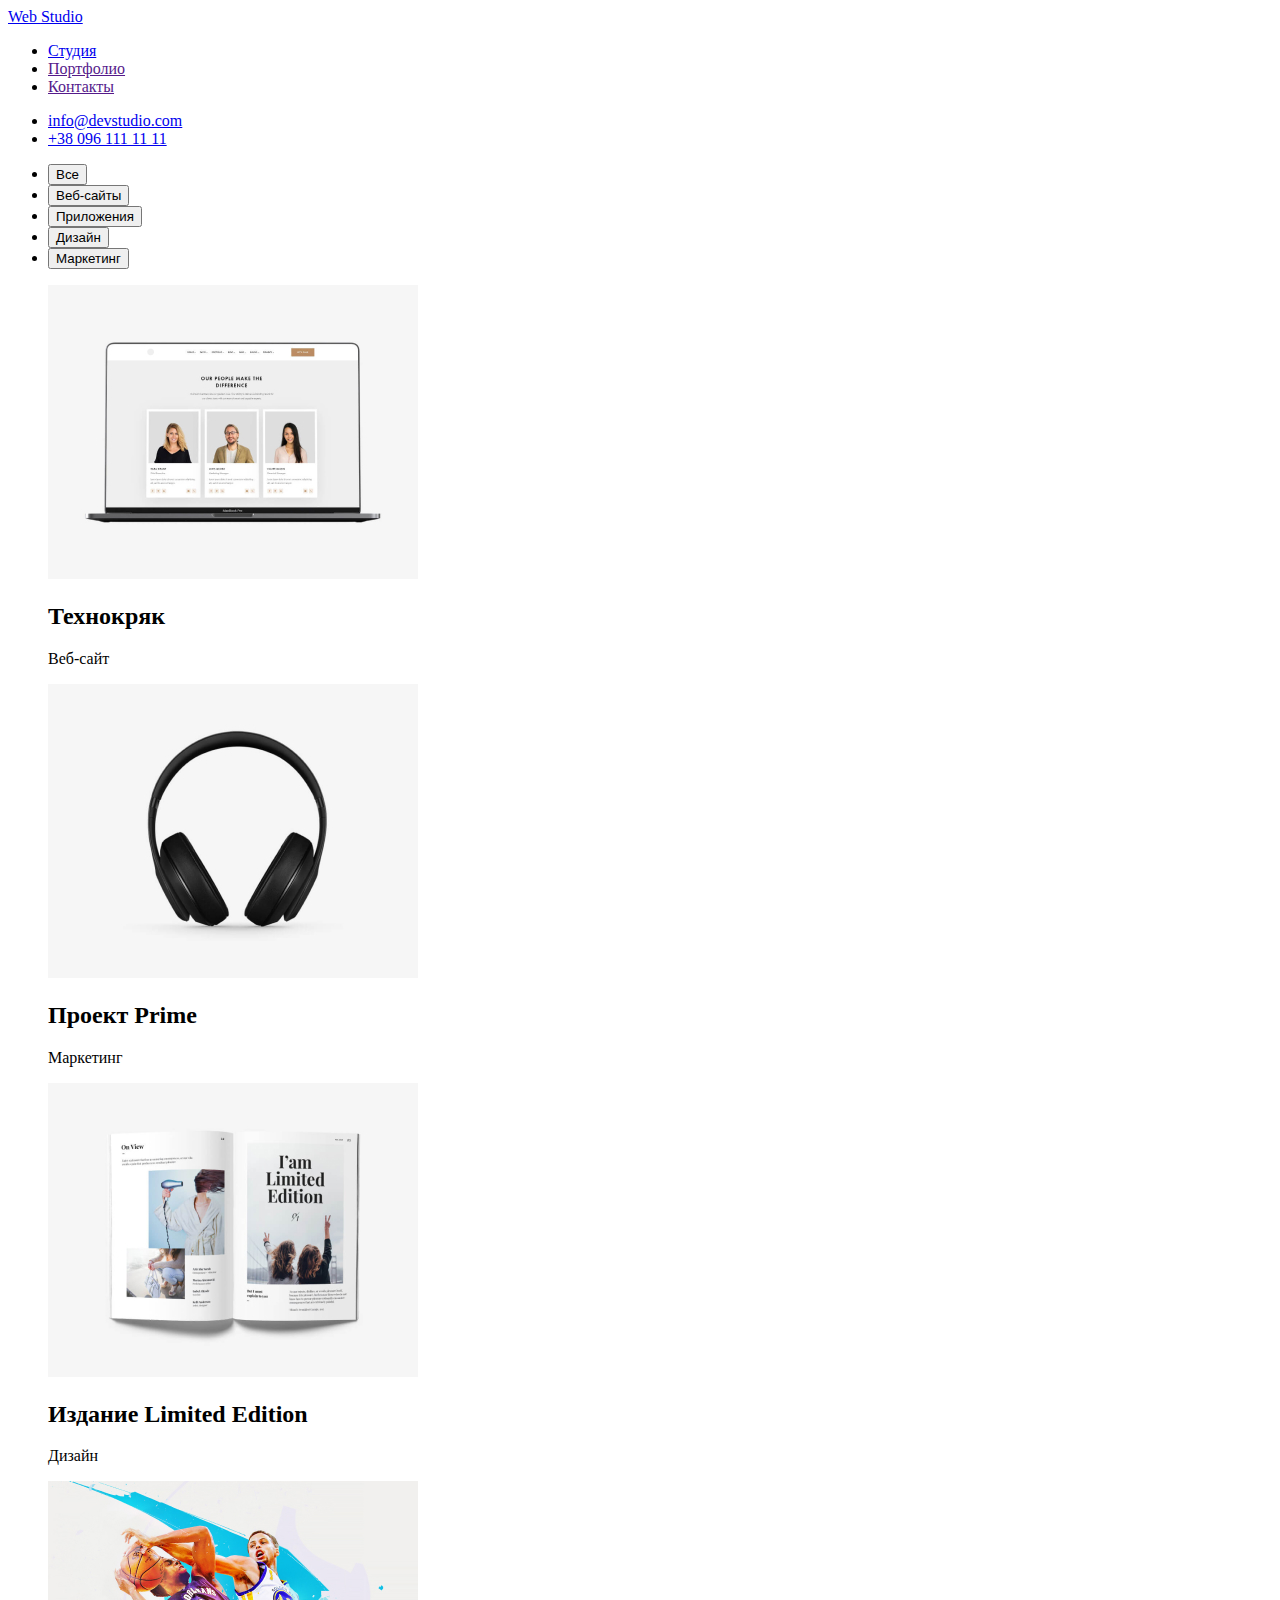
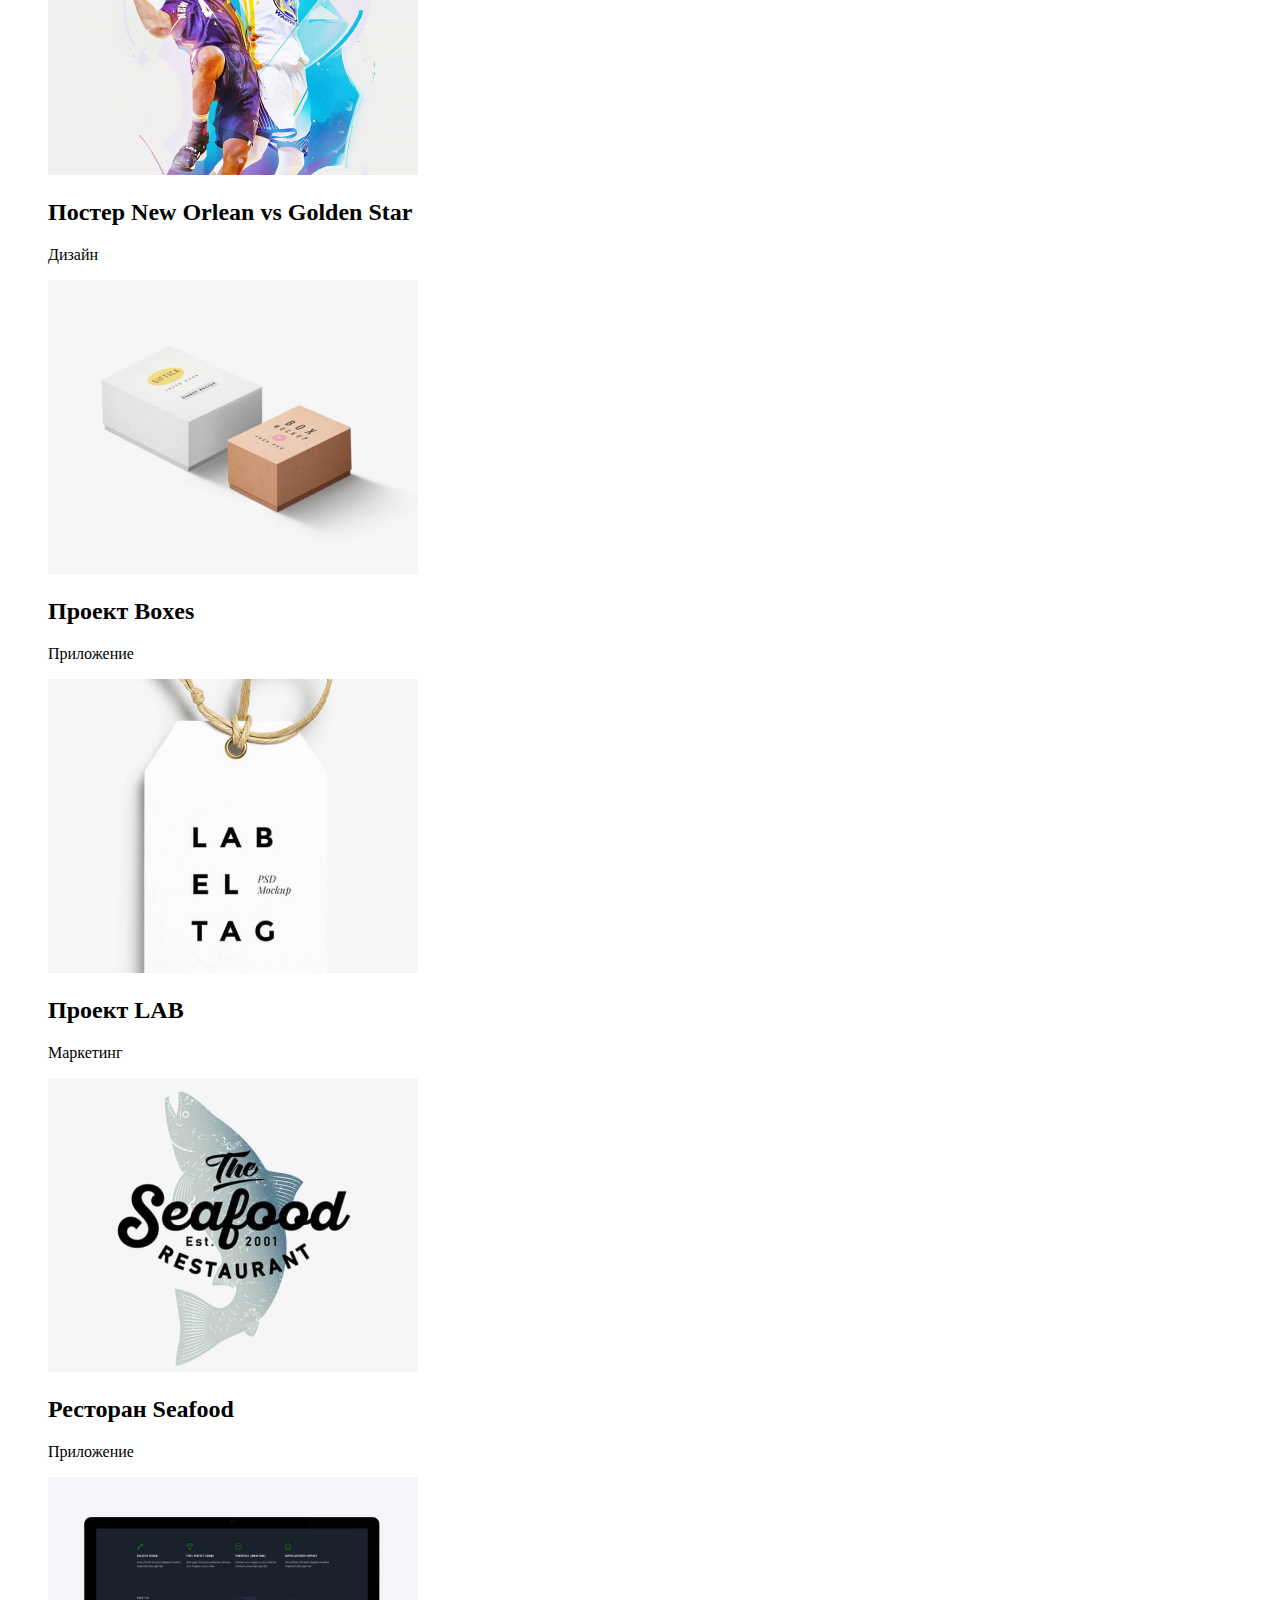
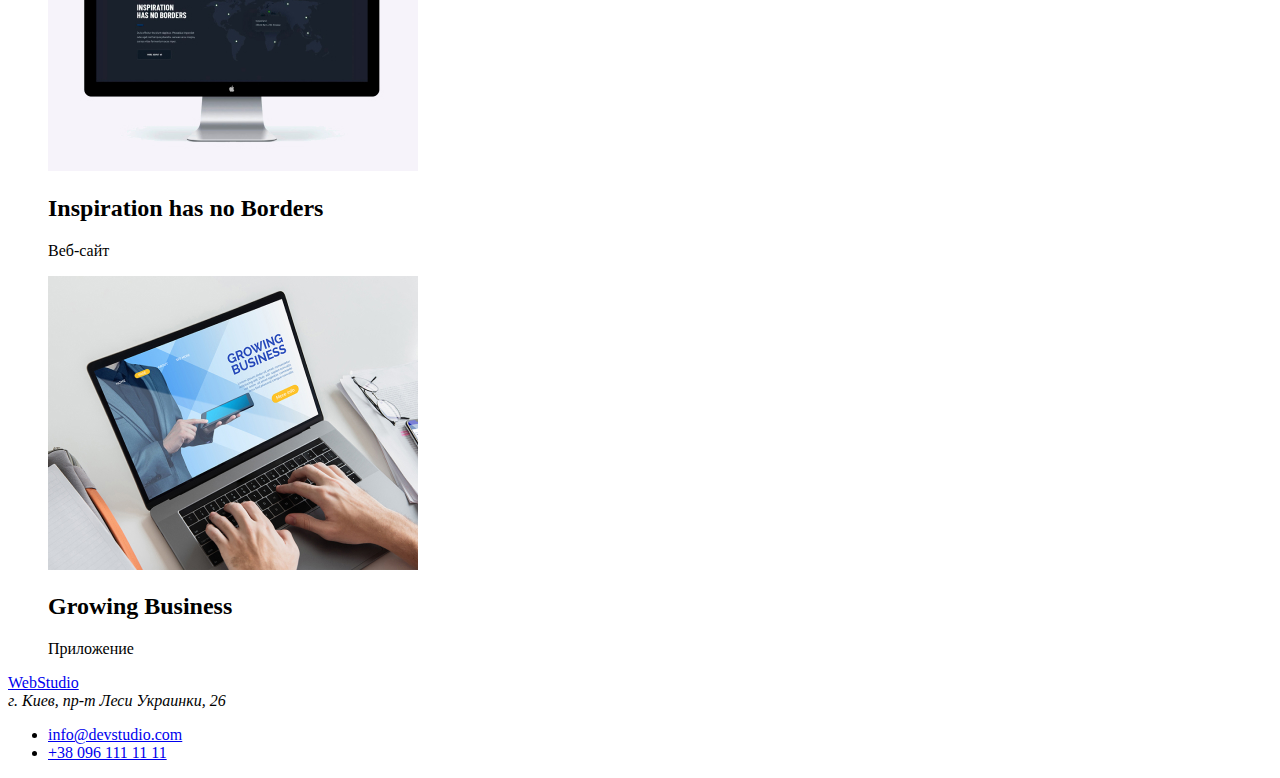
==== portfolio.html @ ff69f226 "разметка страницы Портфолио" ====
<!DOCTYPE html>
<html lang="ru">

<head>
    <meta charset="UTF-8">
    <meta http-equiv="X-UA-Compatible" content="IE=edge">
    <meta name="viewport" content="width=device-width, initial-scale=1.0">
    <title>page 1, Studio</title>
    <link rel="stylesheet" href="./css/styles.css">
</head>

<body>
    <!-- Шапка сайта Heder-->
    <header>
        <nav>
            <a href="/">Web <span>Studio</span></a>
            <ul>
                <li><a href="./index.html">Студия</a></li>
                <li><a href="">Портфолио</a></li>
                <li><a href="">Контакты</a></li>
            </ul>

        </nav>
        <ul>
            <li><a href="mailto:info@devstudio.com">info@devstudio.com</a></li>
            <li><a href="tel:+380961111111">+38 096 111 11 11</a></li>
        </ul>

    </header>

    <main>
        <!--  section Portfolio-->
       <section>
            <ul>
                <li>
                    <button type="button">Все</button>
                </li>
                <li>
                    <button type="button">Веб-сайты</button>
                </li>
                <li>
                    <button type="button">Приложения</button>
                </li>
                <li>
                    <button type="button">Дизайн</button>
                </li>
                <li>
                    <button type="button">Маркетинг</button>
                </li>              
            </ul> 
            <ul>
                <il>
                    <img width="370" height="294" src="./images/img portfolio page/1_notebook.jpg" alt="Ноутбук">
                    <h2>Технокряк</h2>
                    <p>Веб-сайт</p>
                </il>
                <il>
                    <img width="370" height="294" src="./images/img portfolio page/2_headphones.jpg" alt="Наушники">
                    <h2>Проект Prime</h2>
                    <p>Маркетинг</p>
                </il>
                <il>
                    <img width="370" height="294" src="./images/img portfolio page/3_book.jpg" alt="Книга">
                    <h2>Издание Limited Edition</h2>
                    <p>Дизайн</p>
                </il>
                <il>
                    <img width="370" height="294" src="./images/img portfolio page/4_players basketball.jpg" alt="Баскетболисты">
                    <h2>Постер New Orlean vs Golden Star</h2>
                    <p>Дизайн</p>
                </il>
                <il>
                    <img width="370" height="294" src="./images/img portfolio page/5_boxes.jpg" alt="Коробки">
                    <h2>Проект Boxes</h2>
                    <p>Приложение</p>
                </il>
                <il>
                    <img width="370" height="294" src="./images/img portfolio page/6_abel.jpg" alt="Лейба">
                    <h2>Проект LAB</h2>
                    <p>Маркетинг</p>
                </il>
                <il>
                    <img width="370" height="294" src="./images/img portfolio page/7_seafood.jpg" alt="Морепродукты">
                    <h2>Ресторан Seafood</h2>
                    <p>Приложение</p>
                </il>
                <il>
                    <img width="370" height="294" src="./images/img portfolio page/8_screen computer.jpg" alt="Экран компьютера">
                    <h2>Inspiration has no Borders</h2>
                    <p>Веб-сайт</p>
                </il>
                <il>
                    <img width="370" height="294" src="./images/img portfolio page/9_hands.jpg" alt="Руки">
                    <h2>Growing Business</h2>
                    <p>Приложение</p>
                </il>
                
            </ul>
       </section>

    </main>

    <!-- Футер -->
    <footer>
        <a href="/">Web<span>Studio</span></a>

        <address>г. Киев, пр-т Леси Украинки, 26</address>

        <ul>
            <li><a href="mailto:info@devstudio.com">info@devstudio.com</a></li>
            <li><a href="tel:+380961111111">+38 096 111 11 11</a></li>
        </ul>
    </footer>
</body>

</html>
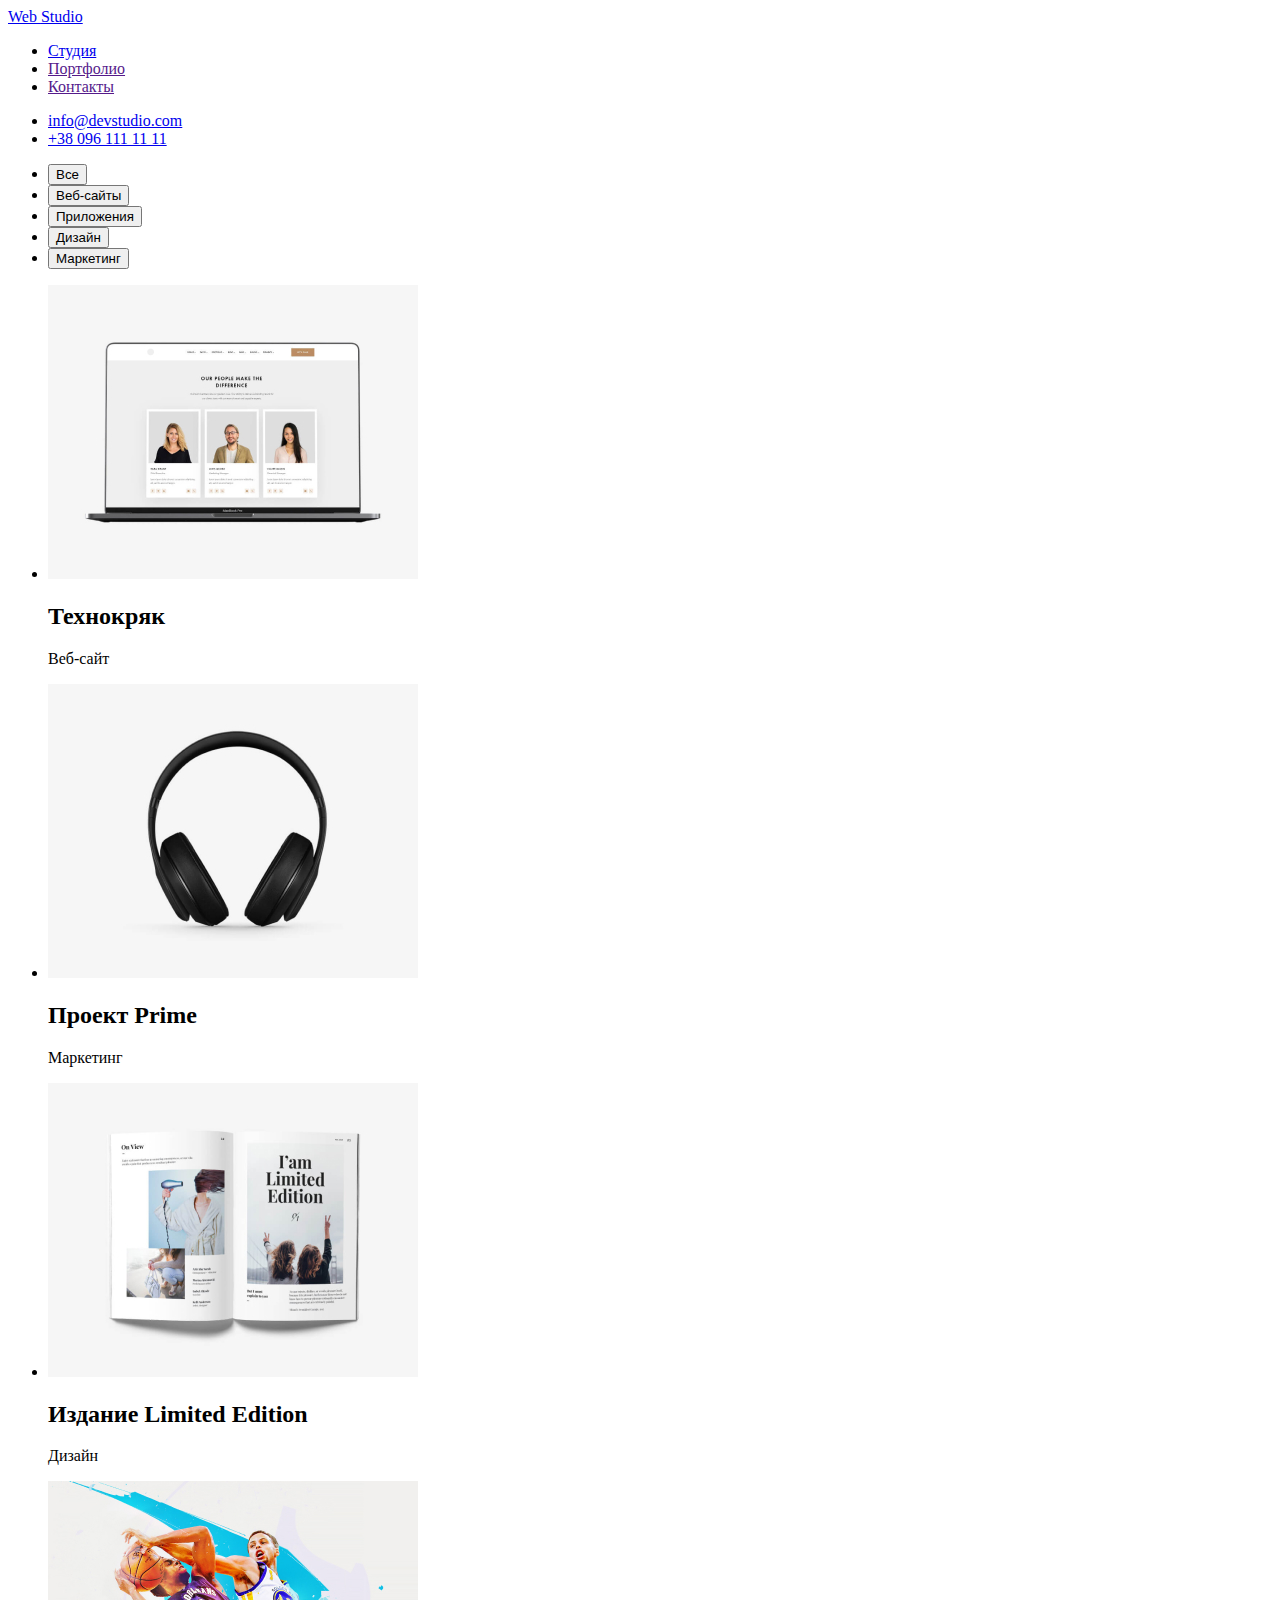
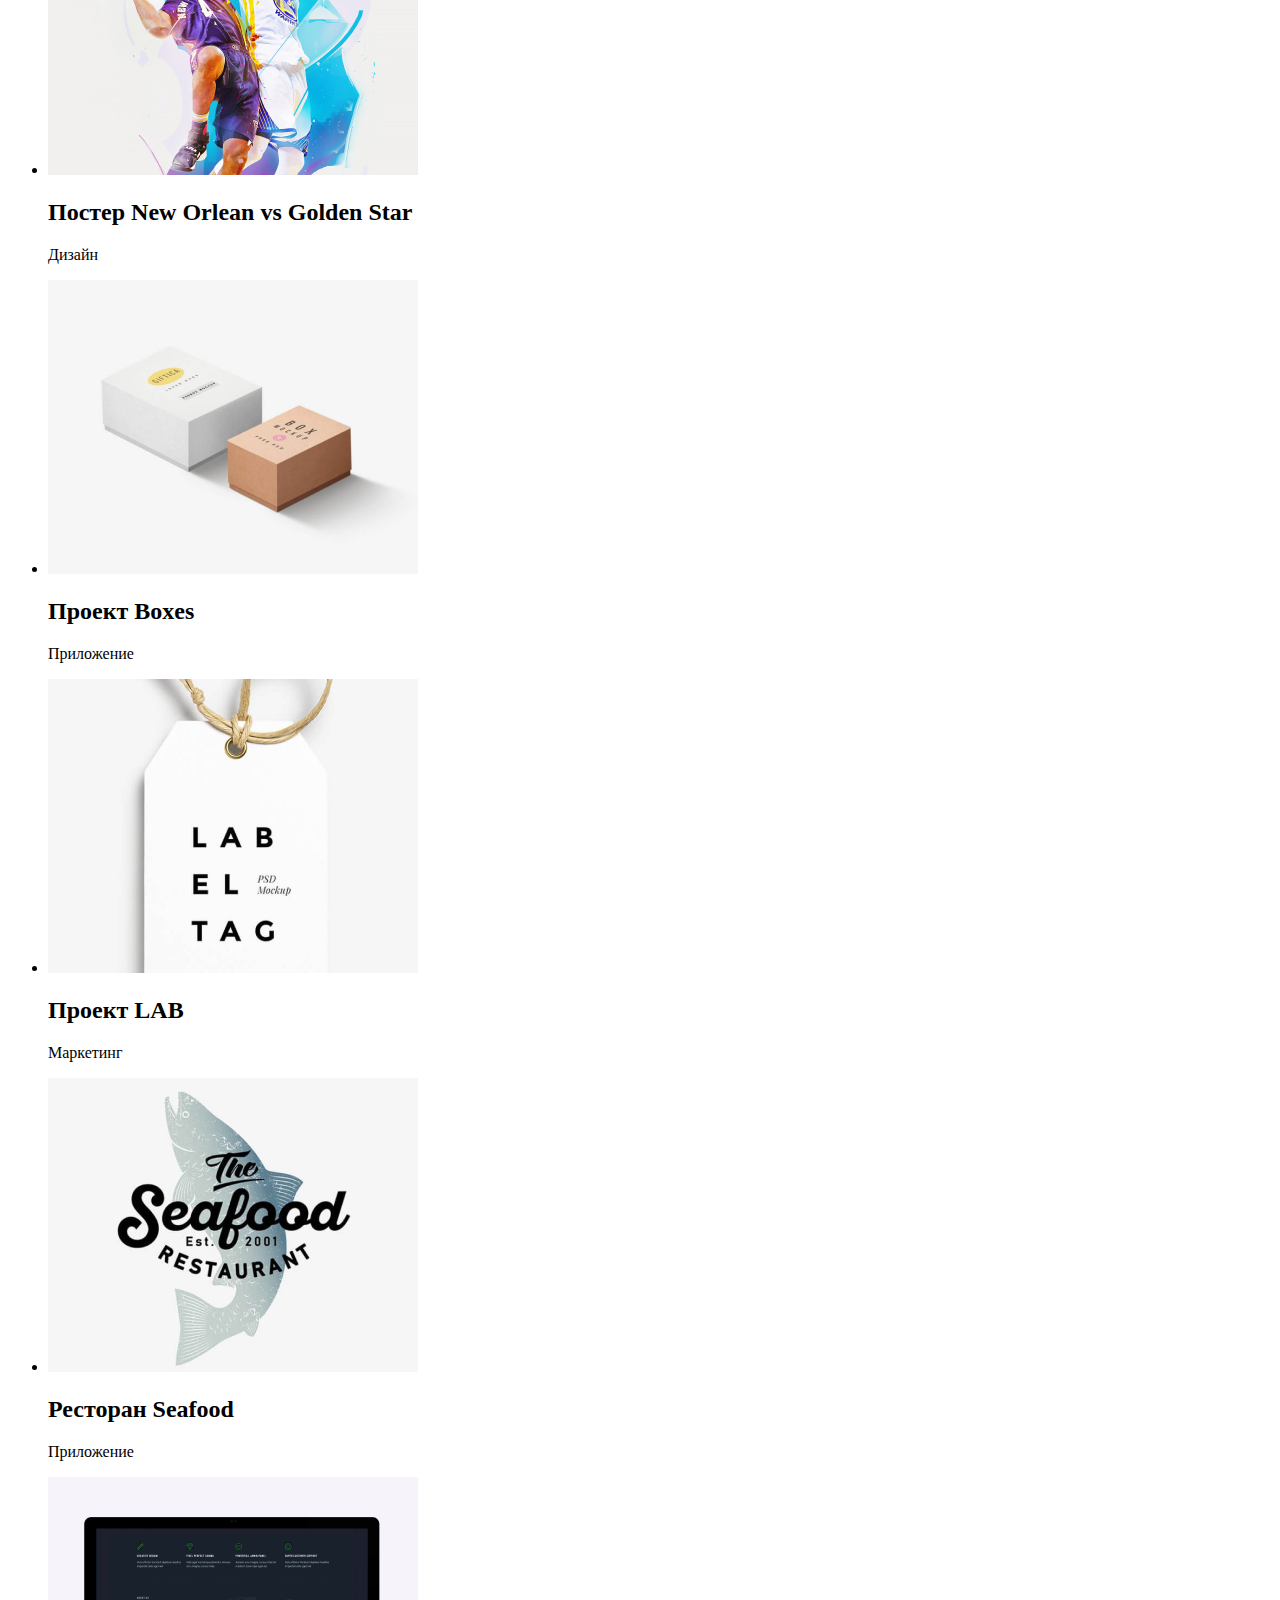
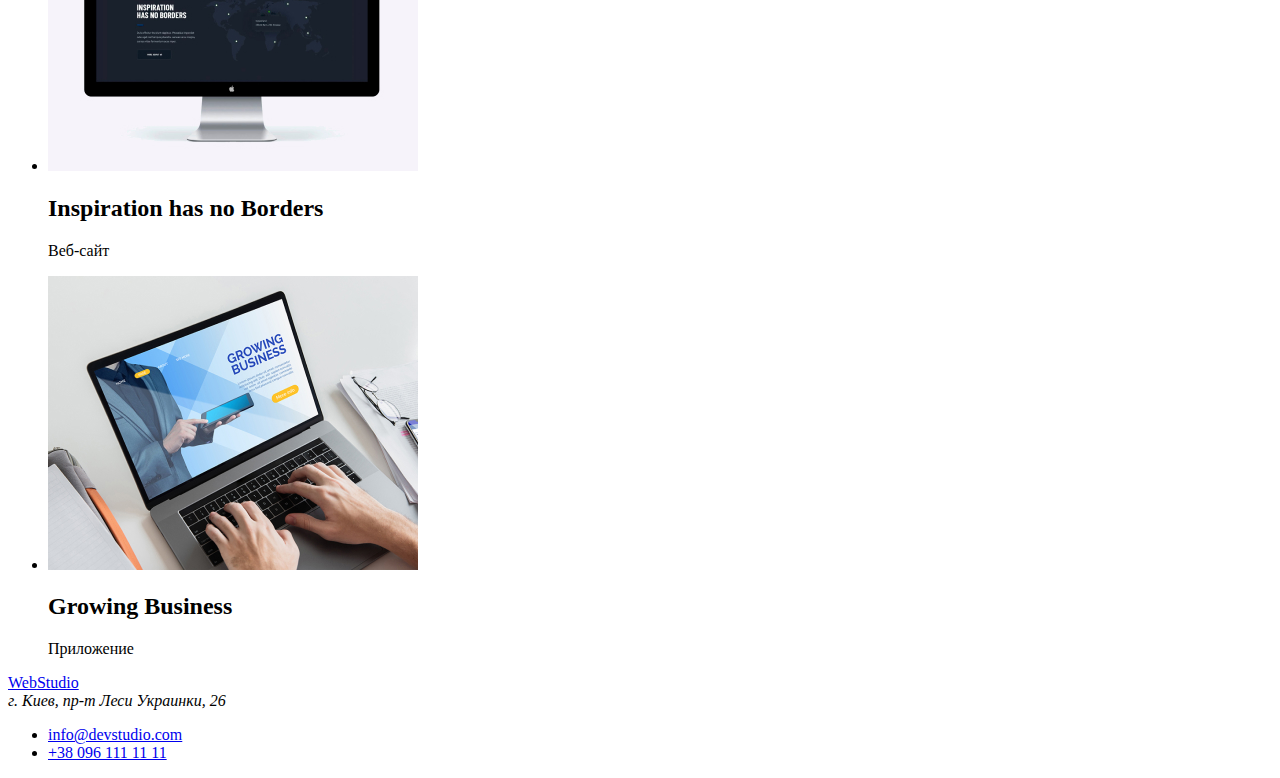
==== commit e6d42b8c: "подключает шрифты" ====
--- a/portfolio.html
+++ b/portfolio.html
@@ -6,6 +6,10 @@
     <meta http-equiv="X-UA-Compatible" content="IE=edge">
     <meta name="viewport" content="width=device-width, initial-scale=1.0">
     <title>page 1, Studio</title>
+    <link rel="preconnect" href="https://fonts.googleapis.com">
+    <link rel="preconnect" href="https://fonts.gstatic.com" crossorigin>
+    <link href="https://fonts.googleapis.com/css2?family=Raleway:wght@700&family=Roboto:wght@400;500;700;900&display=swap"
+        rel="stylesheet">
     <link rel="stylesheet" href="./css/styles.css">
 </head>
 
@@ -49,51 +53,51 @@
                 </li>              
             </ul> 
             <ul>
-                <il>
-                    <img width="370" height="294" src="./images/img portfolio page/1_notebook.jpg" alt="Ноутбук">
+                <li>
+                    <img width="370" height="294" src="./images/img_portfolio_page/1_notebook.jpg" alt="Ноутбук">
                     <h2>Технокряк</h2>
                     <p>Веб-сайт</p>
-                </il>
-                <il>
-                    <img width="370" height="294" src="./images/img portfolio page/2_headphones.jpg" alt="Наушники">
+                </li>
+                <li>
+                    <img width="370" height="294" src="./images/img_portfolio_page/2_headphones.jpg" alt="Наушники">
                     <h2>Проект Prime</h2>
                     <p>Маркетинг</p>
-                </il>
-                <il>
-                    <img width="370" height="294" src="./images/img portfolio page/3_book.jpg" alt="Книга">
+                </li>
+                <li>
+                    <img width="370" height="294" src="./images/img_portfolio_page/3_book.jpg" alt="Книга">
                     <h2>Издание Limited Edition</h2>
                     <p>Дизайн</p>
-                </il>
-                <il>
-                    <img width="370" height="294" src="./images/img portfolio page/4_players basketball.jpg" alt="Баскетболисты">
+                </li>
+                <li>
+                    <img width="370" height="294" src="./images/img_portfolio_page/4_basketball.jpg" alt="Баскетболисты">
                     <h2>Постер New Orlean vs Golden Star</h2>
                     <p>Дизайн</p>
-                </il>
-                <il>
-                    <img width="370" height="294" src="./images/img portfolio page/5_boxes.jpg" alt="Коробки">
+                </li>
+                <li>
+                    <img width="370" height="294" src="./images/img_portfolio_page/5_boxes.jpg" alt="Коробки">
                     <h2>Проект Boxes</h2>
                     <p>Приложение</p>
-                </il>
-                <il>
-                    <img width="370" height="294" src="./images/img portfolio page/6_abel.jpg" alt="Лейба">
+                </li>
+                <li>
+                    <img width="370" height="294" src="./images/img_portfolio_page/6_label.jpg" alt="Лейба">
                     <h2>Проект LAB</h2>
                     <p>Маркетинг</p>
-                </il>
-                <il>
-                    <img width="370" height="294" src="./images/img portfolio page/7_seafood.jpg" alt="Морепродукты">
+                </li>
+                <li>
+                    <img width="370" height="294" src="./images/img_portfolio_page/7_seafood.jpg" alt="Морепродукты">
                     <h2>Ресторан Seafood</h2>
                     <p>Приложение</p>
-                </il>
-                <il>
-                    <img width="370" height="294" src="./images/img portfolio page/8_screen computer.jpg" alt="Экран компьютера">
+                </li>
+                <li>
+                    <img width="370" height="294" src="./images/img_portfolio_page/8_screen_computer.jpg" alt="Экран компьютера">
                     <h2>Inspiration has no Borders</h2>
                     <p>Веб-сайт</p>
-                </il>
-                <il>
-                    <img width="370" height="294" src="./images/img portfolio page/9_hands.jpg" alt="Руки">
+                </li>
+                <li>
+                    <img width="370" height="294" src="./images/img_portfolio_page/9_hands.jpg" alt="Руки">
                     <h2>Growing Business</h2>
                     <p>Приложение</p>
-                </il>
+                </li>
                 
             </ul>
        </section>
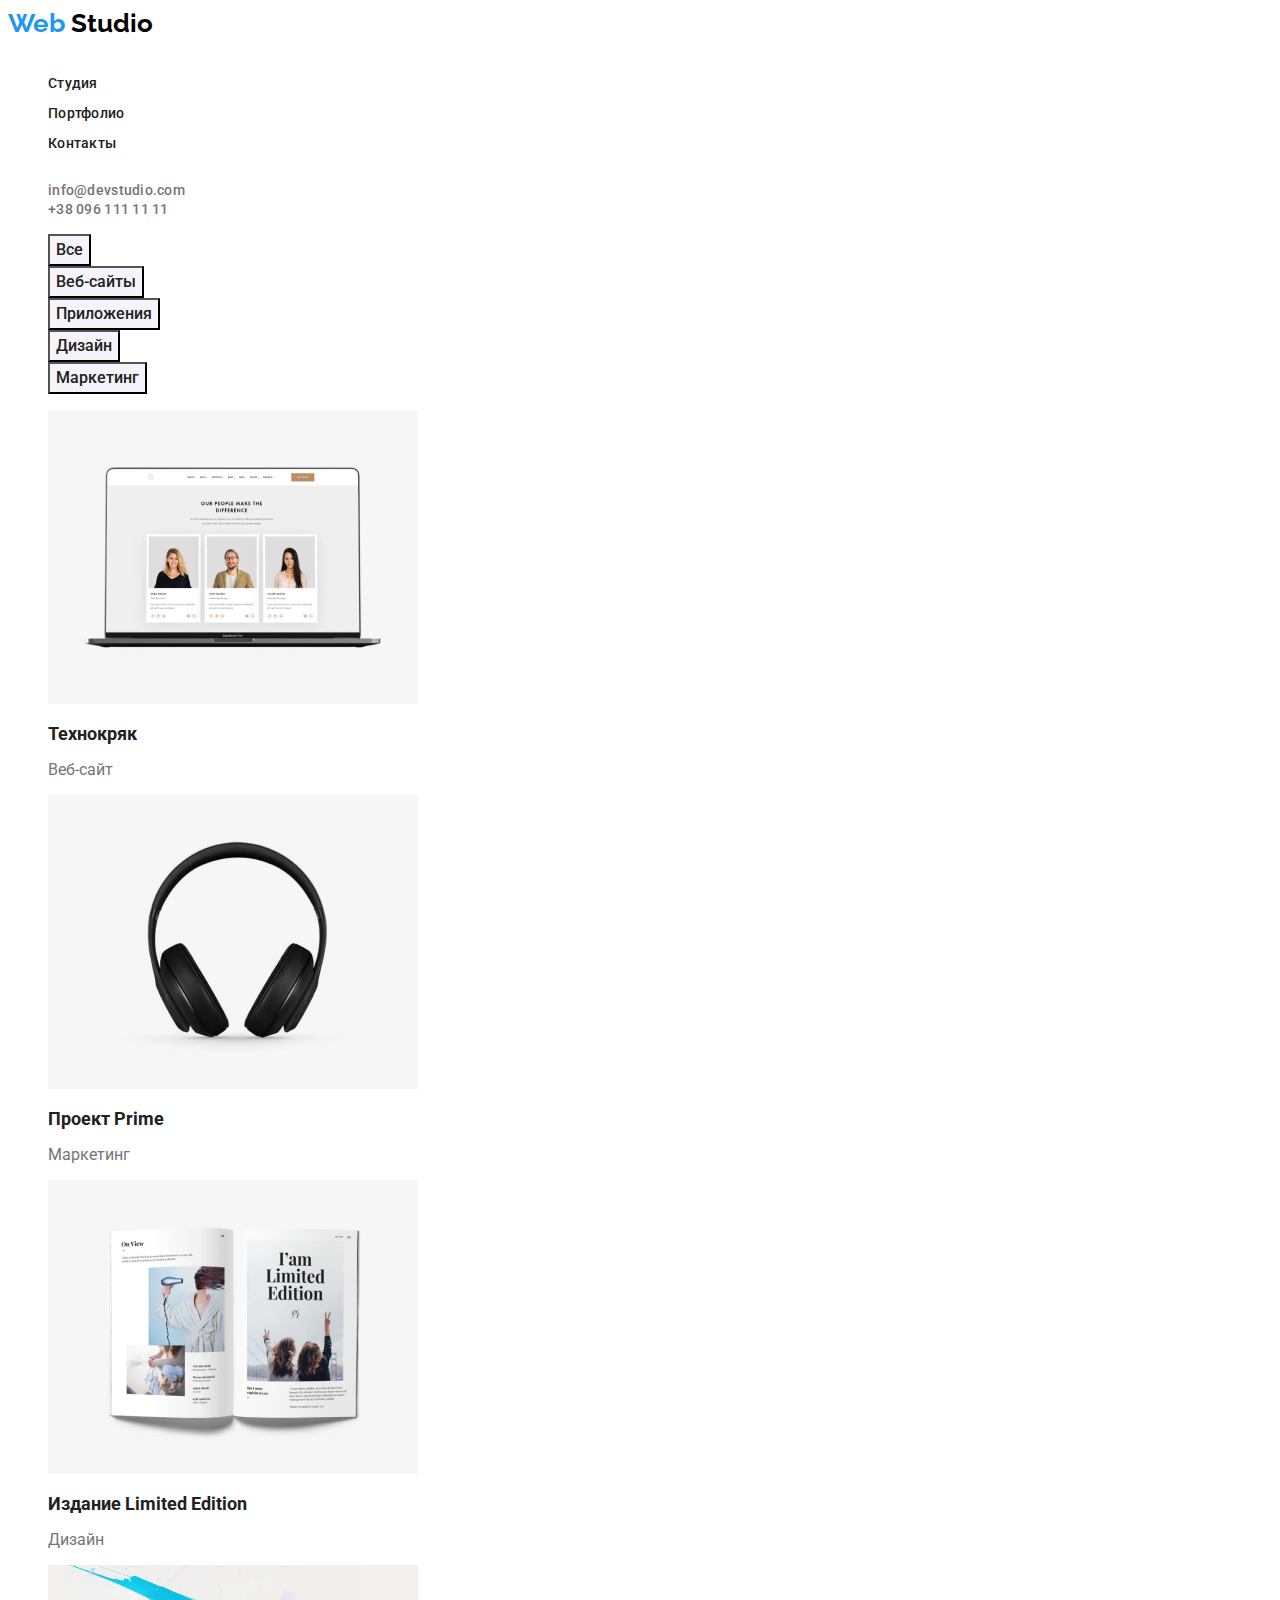
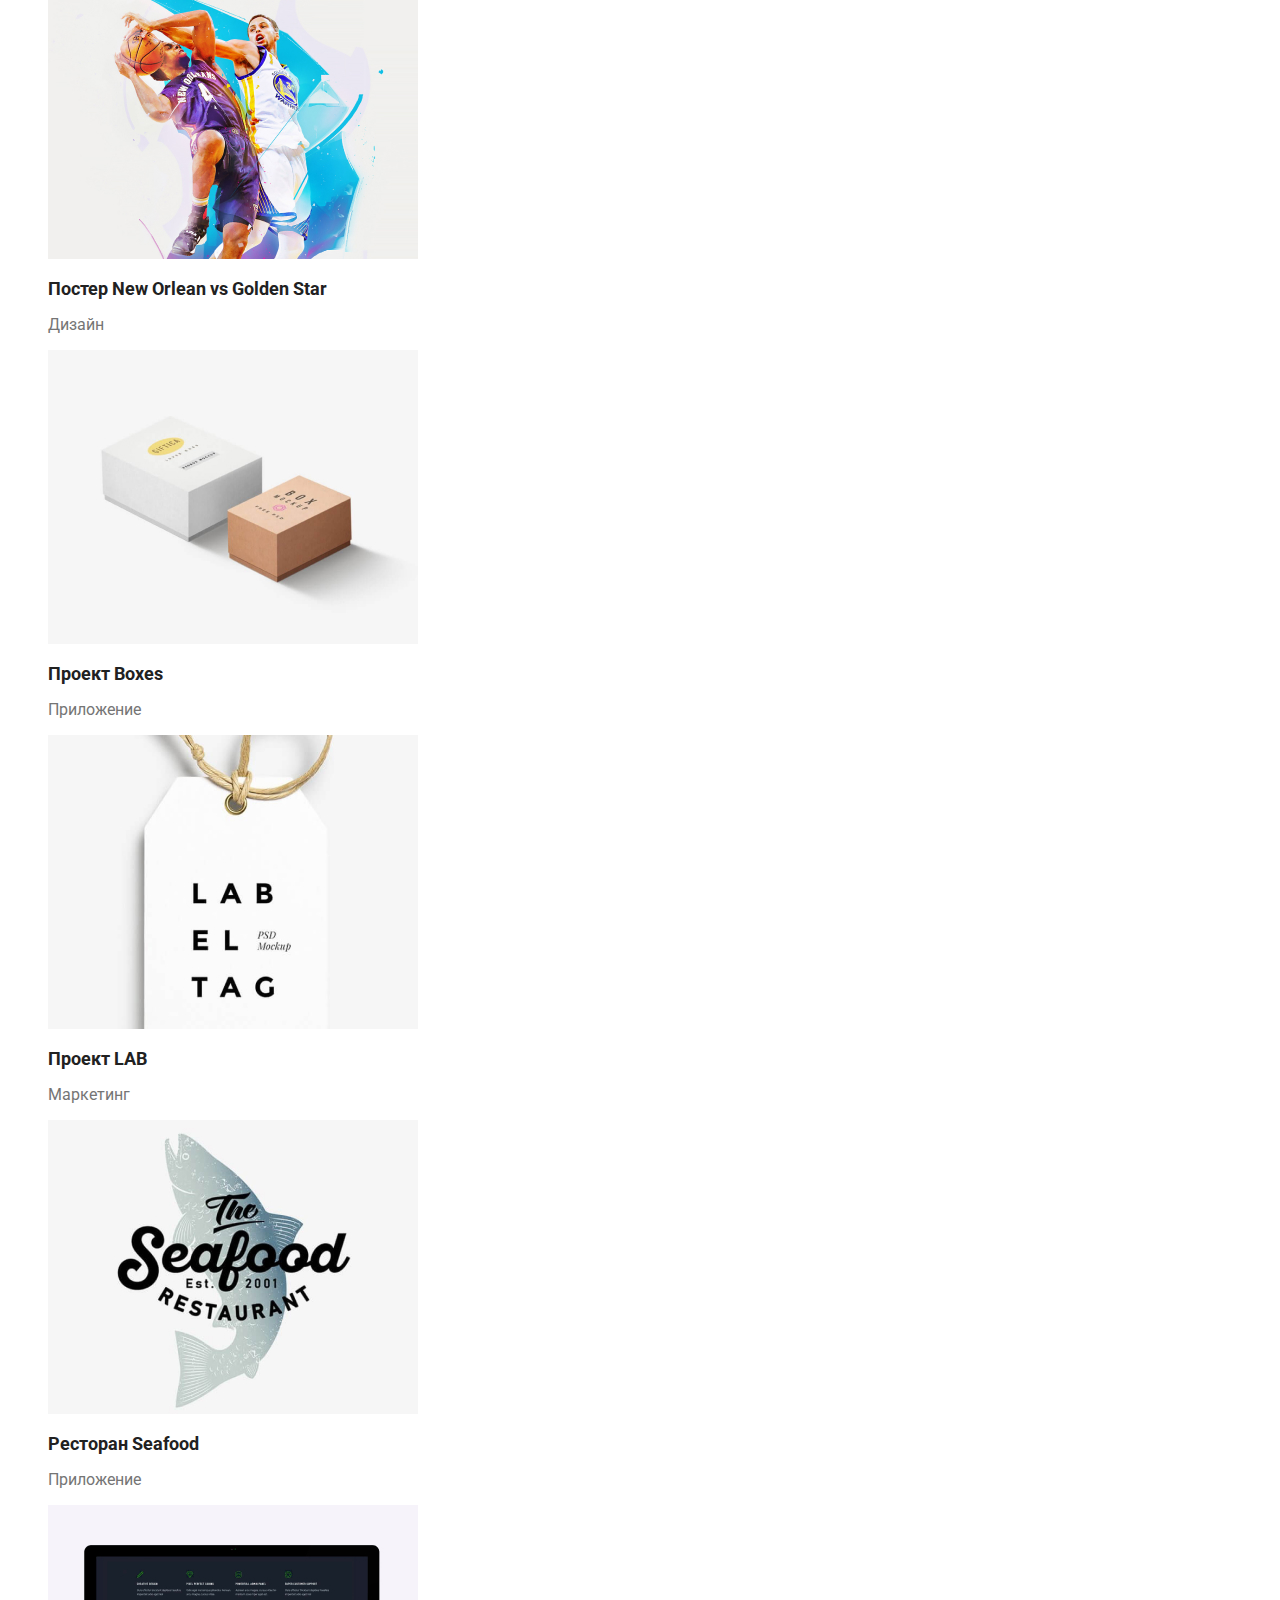
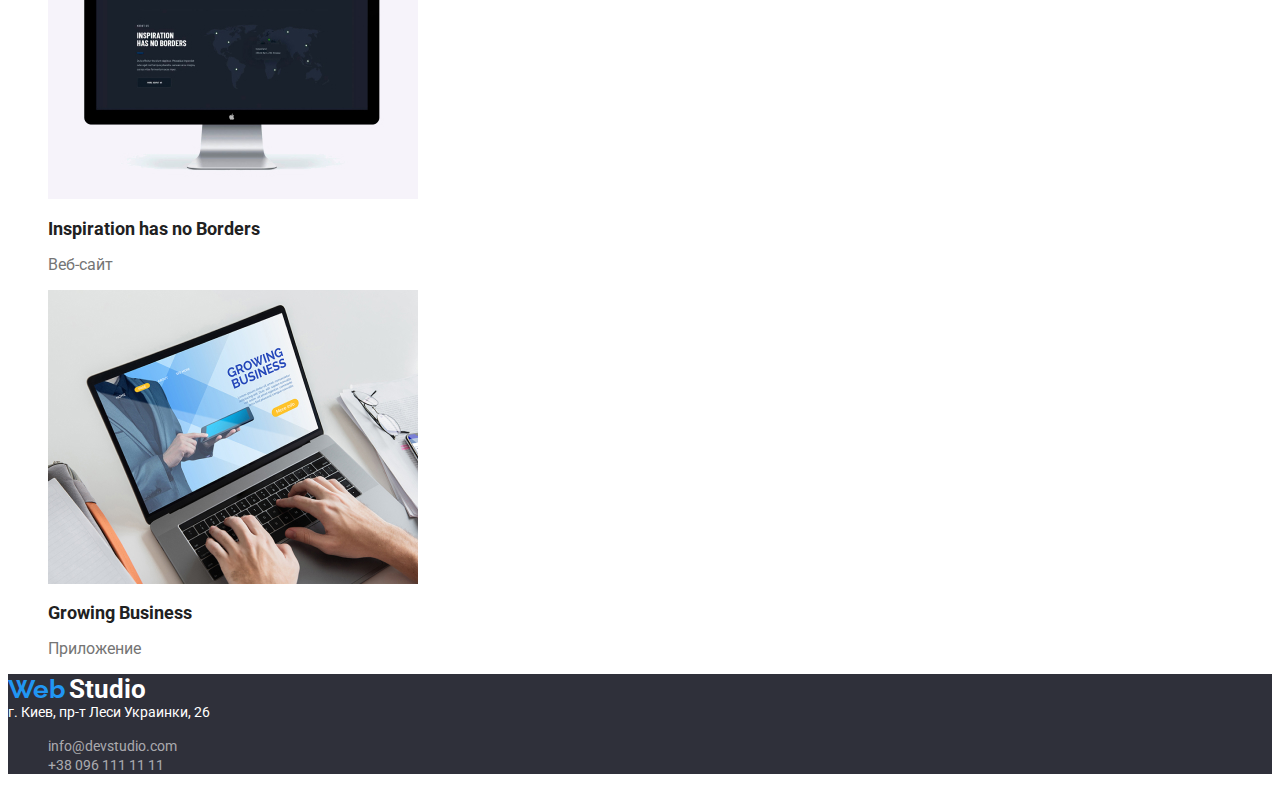
==== commit de1f9c22: "добавляет стили" ====
--- a/portfolio.html
+++ b/portfolio.html
@@ -15,88 +15,83 @@
 
 <body>
     <!-- Шапка сайта Heder-->
-    <header>
-        <nav>
-            <a href="/">Web <span>Studio</span></a>
-            <ul>
-                <li><a href="./index.html">Студия</a></li>
-                <li><a href="">Портфолио</a></li>
-                <li><a href="">Контакты</a></li>
+    <header class="position">
+        <nav class="logo-header">
+            <a href="/"><span class="logo-web">Web</span>
+                <span class="logo-studio">Studio</span></a>
+            <ul class="site-nav">
+                <li><a href="./index.html" class="link">Студия</a></li>
+                <li><a href="" class="link">Портфолио</a></li>
+                <li><a href="" class="link">Контакты</a></li>
             </ul>
-
+    
         </nav>
-        <ul>
-            <li><a href="mailto:info@devstudio.com">info@devstudio.com</a></li>
-            <li><a href="tel:+380961111111">+38 096 111 11 11</a></li>
+        <ul class="link">
+            <li><a href="mailto:info@devstudio.com" class="item">info@devstudio.com</a></li>
+            <li><a href="tel:+380961111111" class="item">+38 096 111 11 11</a></li>
         </ul>
-
     </header>
 
     <main>
         <!--  section Portfolio-->
-       <section>
-            <ul>
-                <li>
-                    <button type="button">Все</button>
+       <section  class="filter">
+            <ul class="filter-list">
+                <li><button type="button" class="link">Все</button>
                 </li>
-                <li>
-                    <button type="button">Веб-сайты</button>
+                <li><button type="button" class="link">Веб-сайты</button>
                 </li>
-                <li>
-                    <button type="button">Приложения</button>
+                <li><button type="button" class="link">Приложения</button>
                 </li>
-                <li>
-                    <button type="button">Дизайн</button>
+                <li><button type="button" class="link">Дизайн</button>
                 </li>
-                <li>
-                    <button type="button">Маркетинг</button>
+                <li><button type="button" class="link">Маркетинг</button>
                 </li>              
             </ul> 
-            <ul>
-                <li>
+            <ul class="portfolio-img">
+                <li class="portfolio-img-item">
                     <img width="370" height="294" src="./images/img_portfolio_page/1_notebook.jpg" alt="Ноутбук">
-                    <h2>Технокряк</h2>
-                    <p>Веб-сайт</p>
+                    <h2 class="portfolio-img-title">Технокряк</h2>
+                    <p class="portfolio-img-text">Веб-сайт</p>
                 </li>
-                <li>
+                <li class="portfolio-img-item">
                     <img width="370" height="294" src="./images/img_portfolio_page/2_headphones.jpg" alt="Наушники">
-                    <h2>Проект Prime</h2>
-                    <p>Маркетинг</p>
+                    <h2 class="portfolio-img-title">Проект Prime</h2>
+                    <p class="portfolio-img-text">Маркетинг</p>
                 </li>
-                <li>
+                <li class="portfolio-img-item">
                     <img width="370" height="294" src="./images/img_portfolio_page/3_book.jpg" alt="Книга">
-                    <h2>Издание Limited Edition</h2>
-                    <p>Дизайн</p>
+                    <h2 class="portfolio-img-title">Издание Limited Edition</h2>
+                    <p class="portfolio-img-text">Дизайн</p>
                 </li>
-                <li>
+                <li class="portfolio-img-item">
                     <img width="370" height="294" src="./images/img_portfolio_page/4_basketball.jpg" alt="Баскетболисты">
-                    <h2>Постер New Orlean vs Golden Star</h2>
-                    <p>Дизайн</p>
+                    <h2 class="portfolio-img-title">Постер New Orlean vs Golden Star</h2>
+                    <p class="portfolio-img-text">Дизайн</p>
                 </li>
-                <li>
+                <li class="portfolio-img-item">
                     <img width="370" height="294" src="./images/img_portfolio_page/5_boxes.jpg" alt="Коробки">
-                    <h2>Проект Boxes</h2>
-                    <p>Приложение</p>
+                    <h2 class="portfolio-img-title">Проект Boxes</h2>
+                    <p class="portfolio-img-text">Приложение</p>
                 </li>
-                <li>
+                <li class="portfolio-img-item">
                     <img width="370" height="294" src="./images/img_portfolio_page/6_label.jpg" alt="Лейба">
-                    <h2>Проект LAB</h2>
-                    <p>Маркетинг</p>
+                    <h2 class="portfolio-img-title">Проект LAB</h2>
+                    <p class="portfolio-img-text">Маркетинг</p>
                 </li>
-                <li>
+                <li class="portfolio-img-item">
                     <img width="370" height="294" src="./images/img_portfolio_page/7_seafood.jpg" alt="Морепродукты">
-                    <h2>Ресторан Seafood</h2>
-                    <p>Приложение</p>
+                    <h2 class="portfolio-img-title">Ресторан Seafood</h2>
+                    <p class="portfolio-img-text">Приложение</p>
                 </li>
-                <li>
+                <li class="portfolio-img-item">
                     <img width="370" height="294" src="./images/img_portfolio_page/8_screen_computer.jpg" alt="Экран компьютера">
-                    <h2>Inspiration has no Borders</h2>
-                    <p>Веб-сайт</p>
+                    <h2 class="portfolio-img-title">Inspiration has no Borders</h2>
+                    <p class="portfolio-img-text">Веб-сайт</p>
                 </li>
-                <li>
+                <li class="portfolio-img-item">
                     <img width="370" height="294" src="./images/img_portfolio_page/9_hands.jpg" alt="Руки">
-                    <h2>Growing Business</h2>
-                    <p>Приложение</p>
+                    <h2 class="portfolio-img-title">Growing Business</h2>
+                    <p class="portfolio-img-text">Приложение</p>
                 </li>
                 
             </ul>
@@ -105,14 +100,16 @@
     </main>
 
     <!-- Футер -->
-    <footer>
-        <a href="/">Web<span>Studio</span></a>
-
-        <address>г. Киев, пр-т Леси Украинки, 26</address>
-
+    <footer class="place">
+        <div class="logo-footer">
+            <a href="/"><span class="place-logo-web">Web</span>
+                <span class="place-logo-studio">Studio</span></a>
+        </div>
+        <address class="address">г. Киев, пр-т Леси Украинки, 26</address>
+    
         <ul>
-            <li><a href="mailto:info@devstudio.com">info@devstudio.com</a></li>
-            <li><a href="tel:+380961111111">+38 096 111 11 11</a></li>
+            <li><a href="mailto:info@devstudio.com" class="contact">info@devstudio.com</a></li>
+            <li><a href="tel:+380961111111" class="contact">+38 096 111 11 11</a></li>
         </ul>
     </footer>
 </body>
--- a/css/styles.css
+++ b/css/styles.css
@@ -0,0 +1,287 @@
+/* css переменные */
+:root {
+    --primary-text-color: #757575;
+    --title-text-color: #212121;
+    --accent-color: #2196F3;
+    --primary-background-color: #E5E5E5;
+}
+body {
+    font-family: "Roboto", "Raleway", normal;
+    background-color: #FFFFFF;
+}
+/* Header */
+.position {
+   
+}
+.logo-header {
+    font-family: Raleway;
+    font-style: normal;
+    font-weight: bold;
+    font-size: 26px;
+}
+/* Логотип */
+.logo-header {
+    
+}
+.logo-web {
+    font-family: Raleway;
+    font-style: normal;
+    font-weight: bold;
+    font-size: 26px;
+    color: var(--accent-color);
+}
+.logo-studio {
+    font-family: Raleway;
+    font-style: normal;
+    font-weight: bold;
+    font-size: 26px;
+    color: #000000;
+}
+
+a {
+    text-decoration: none; /* Убираем подчёркивание */
+   }
+
+/* Шапка сайта Heder */
+.site-nav .link {
+    font-family: Roboto;
+    font-style: normal;
+    font-weight: 500;
+    font-size: 14px;
+    line-height: 16px;
+    letter-spacing: 0.02em;
+    color: var(--title-text-color);
+}
+.site-nav .link:hover,
+.site-nav .link:focus {
+    color: var(--accent-color);
+}
+
+.link .item {
+    font-family: Roboto;
+    font-style: normal;
+    font-weight: 500;
+    font-size: 14px;
+    line-height: 16px;
+    letter-spacing: 0.02em;
+    color: #757575;
+}
+.link .item:hover,
+.link .item:focus {
+    color: var(--accent-color);
+}
+
+li {
+    list-style: none;
+}
+
+/* ГЛАВНАЯ СТРАНИЦА */
+
+/* section Герой */
+.hero {
+    background: #2F303A;
+}
+.hero-title {
+    font-family: Roboto;
+    font-style: normal;
+    font-weight: 900;
+    font-size: 44px;
+    line-height: 60px;
+
+    color: #FFFFFF
+}
+/* Button Заказать услугу */
+.hero-order {
+    cursor: pointer;
+    font-family: Roboto;
+    font-style: normal;
+    font-weight: bold;
+    font-size: 16px;
+    text-align: center;
+    color: #FFFFFF;
+    background-color: var(--accent-color);
+}
+
+/* section Наши качества */
+.qualities {
+
+}
+.about-us {
+
+}
+.about-us-list {
+
+}
+.about-us-title {
+    font-family: Roboto;
+    font-style: normal;
+    font-weight: bold;
+    font-size: 14px;
+    line-height: 16px;
+    letter-spacing: 0.03em;
+    text-transform: uppercase;
+    color: var(--title-text-color);
+}
+.about-us-item {
+    font-family: Roboto;
+    font-style: normal;
+    font-weight: normal;
+    font-size: 14px;
+    line-height: 24px;
+    /* or 171% */
+
+    letter-spacing: 0.03em;
+
+    color: var(--primary-text-color);
+}
+
+/* section Чем мы занимаемся */
+.doing {
+
+}
+.doing-title {
+    font-family: Roboto;
+    font-style: normal;
+    font-weight: bold;
+    font-size: 36px;
+    line-height: 42px;
+    text-align: center;
+    letter-spacing: 0.03em;
+
+    color: var(--title-text-color);
+
+}
+.doing-list {
+
+}
+.doing-list-keyboard {
+
+}
+.doing-list-notebook {
+
+}
+.doing-list-tablet {
+
+}
+/* section Наша команда */
+.team {
+
+}
+.team-title {
+    font-family: Roboto;
+    font-style: normal;
+    font-weight: bold;
+    font-size: 36px;
+    line-height: 42px;
+    text-align: center;
+    letter-spacing: 0.03em;
+
+    color: var(--title-text-color);
+}
+.covorker {
+
+}
+.covorker-title {
+    font-family: Roboto;
+    font-style: normal;
+    font-weight: 500;
+    font-size: 16px;
+    line-height: 19px;
+    color: var(--title-text-color);
+}
+.covorker-position {
+    font-family: Roboto;
+    font-style: normal;
+    font-weight: normal;
+    font-size: 16px;
+    line-height: 19px;
+
+    color: #757575;
+}
+
+/* Футер */
+.place {
+background: #2F303A;
+}
+.place-logo-web {
+    font-family: Raleway;
+    font-style: normal;
+    font-weight: bold;
+    font-size: 26px;
+    color: var(--accent-color);
+}
+
+.place-logo-studio {
+    ont-family: Raleway;
+    font-style: normal;
+    font-weight: bold;
+    font-size: 26px;
+    color: #FFFFFF;
+}   
+
+.address {
+    font-family: Roboto;
+    font-style: normal;
+    font-weight: normal;
+    font-size: 14px;
+    color: #FFFFFF;
+}
+.contact {
+font-family: Roboto;
+font-style: normal;
+font-weight: normal;
+font-size: 14px;
+color: rgba(255, 255, 255, 0.6);
+}
+
+/* СТРАНИЦА ПОРТФОЛИО */
+/* section Portfolio */
+
+/* фильтр Кнопки */
+.filter {
+
+}
+.filter-list {
+
+}
+
+.filter-list .link {
+    cursor: pointer;
+
+    font-family: Roboto;
+    font-style: normal;
+    font-weight: 500;
+    font-size: 16px;
+    line-height: 26px;
+    color: var(--title-text-color);
+    background-color: #F5F4FA;
+}
+
+.filter-list .link:hover,
+.filter-list .link:focus {
+    color: #FFFFFF;
+    background-color: var(--accent-color);
+}
+
+/* таблица с картинками */
+.portfolio-img {
+
+}
+.portfolio-img-item {
+
+}
+
+.portfolio-img-title {
+    font-family: Roboto;
+    font-style: normal;
+    font-weight: bold;
+    font-size: 18px;
+    color: var(--title-text-color);
+}
+.portfolio-img-text {
+    font-family: Roboto;
+    font-style: normal;
+    font-weight: normal;
+    font-size: 16px;
+    color: #757575;
+}
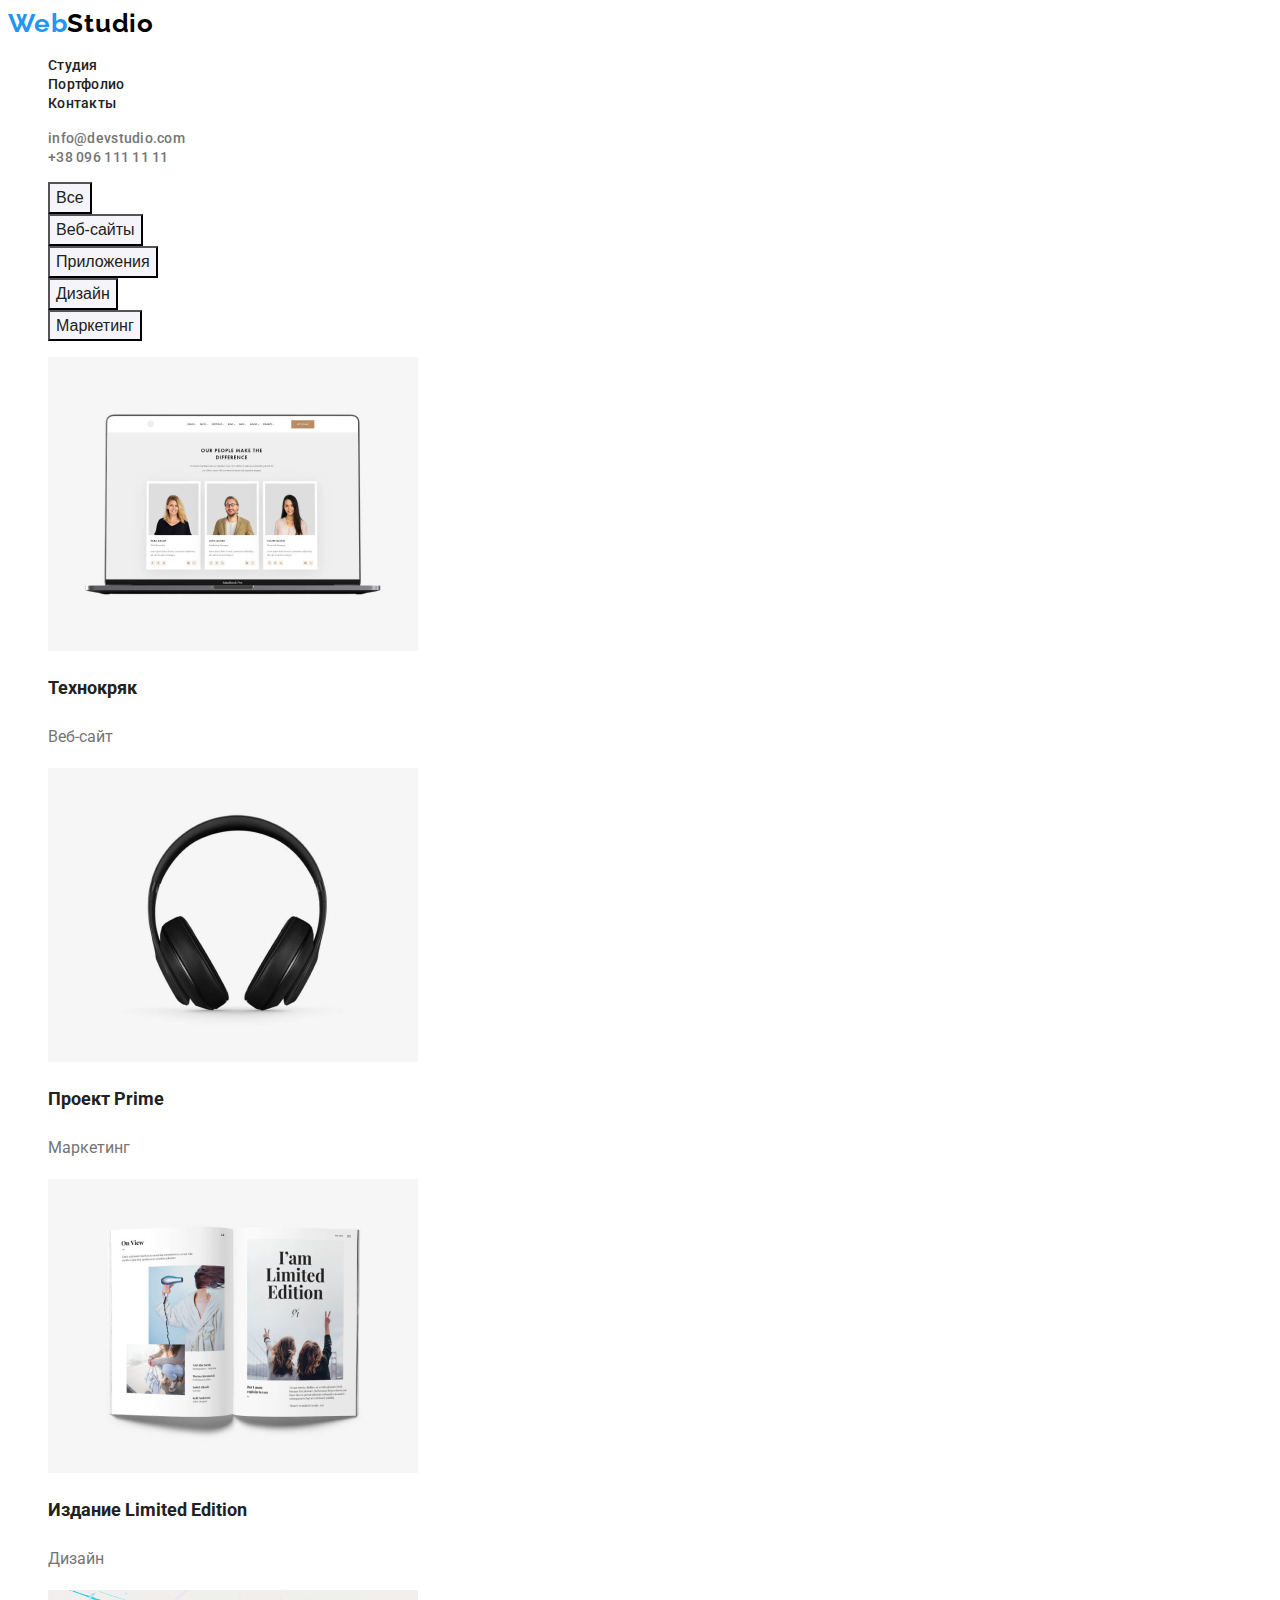
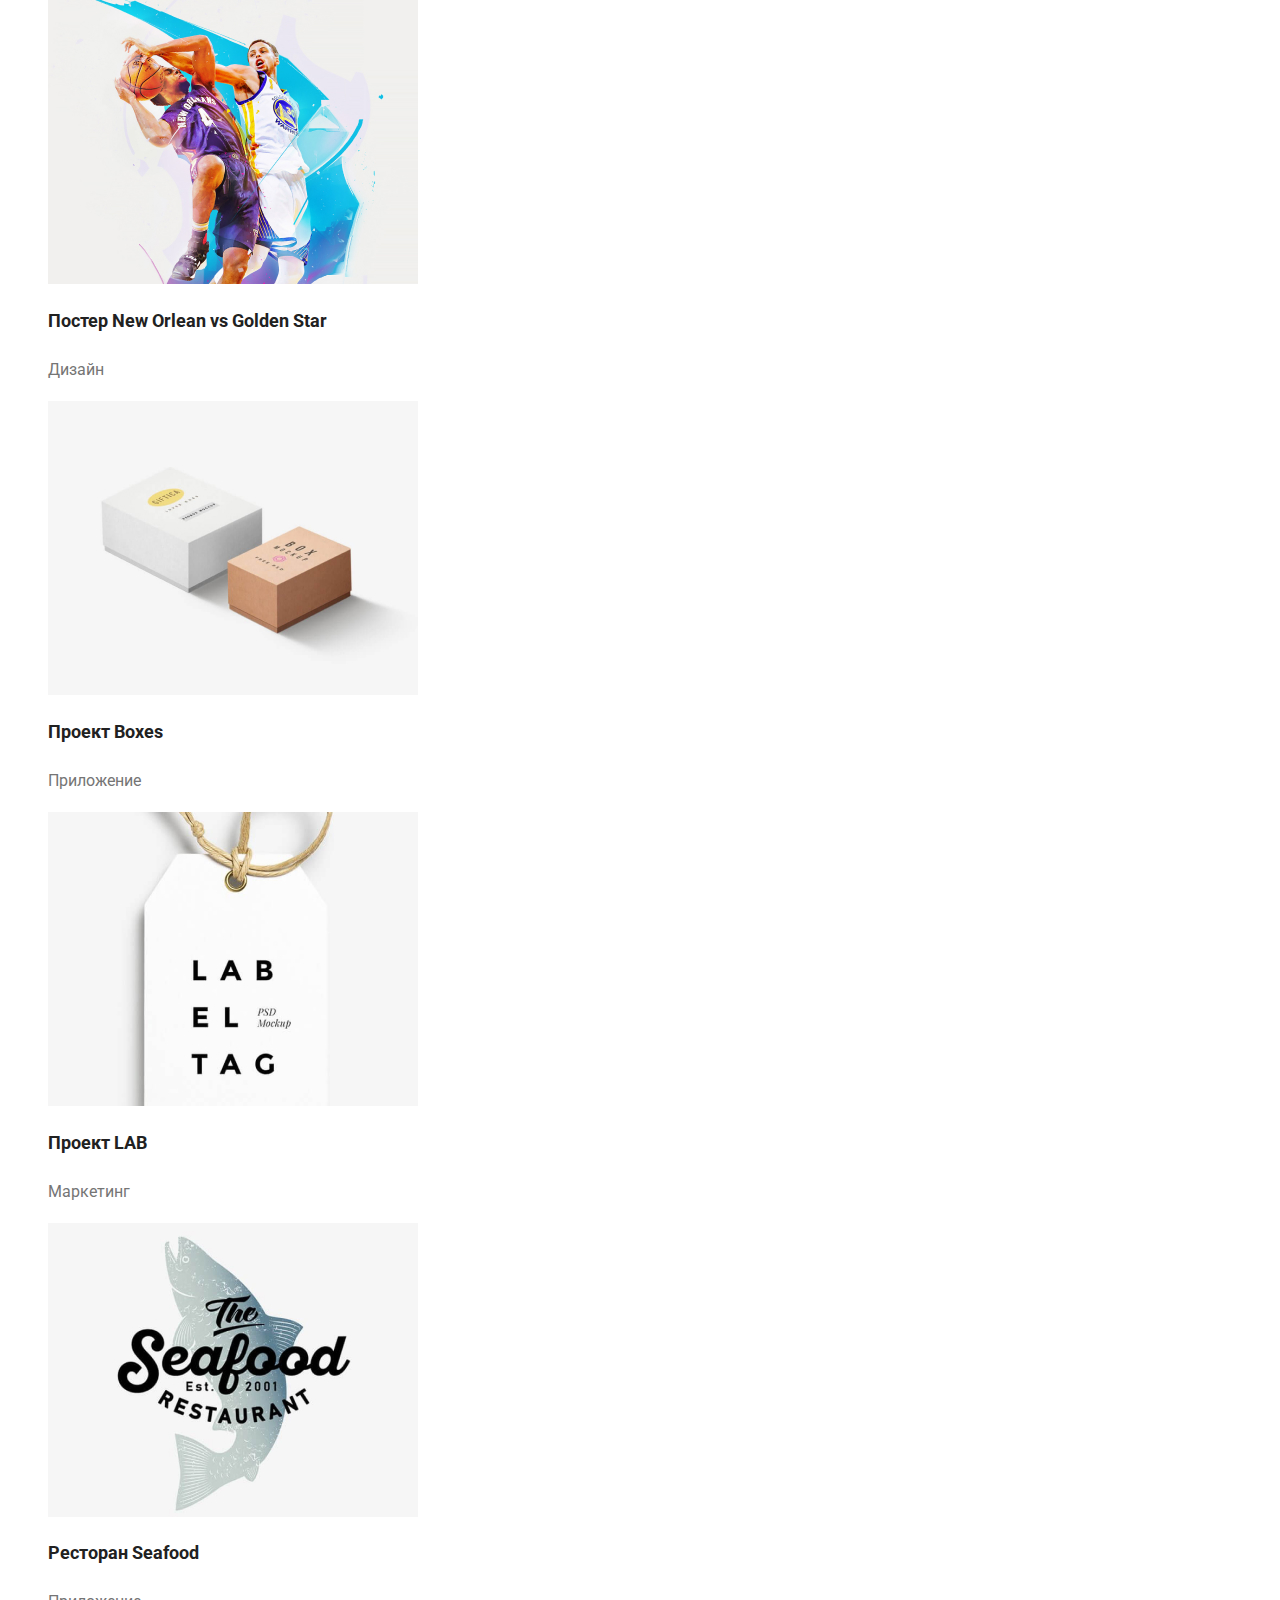
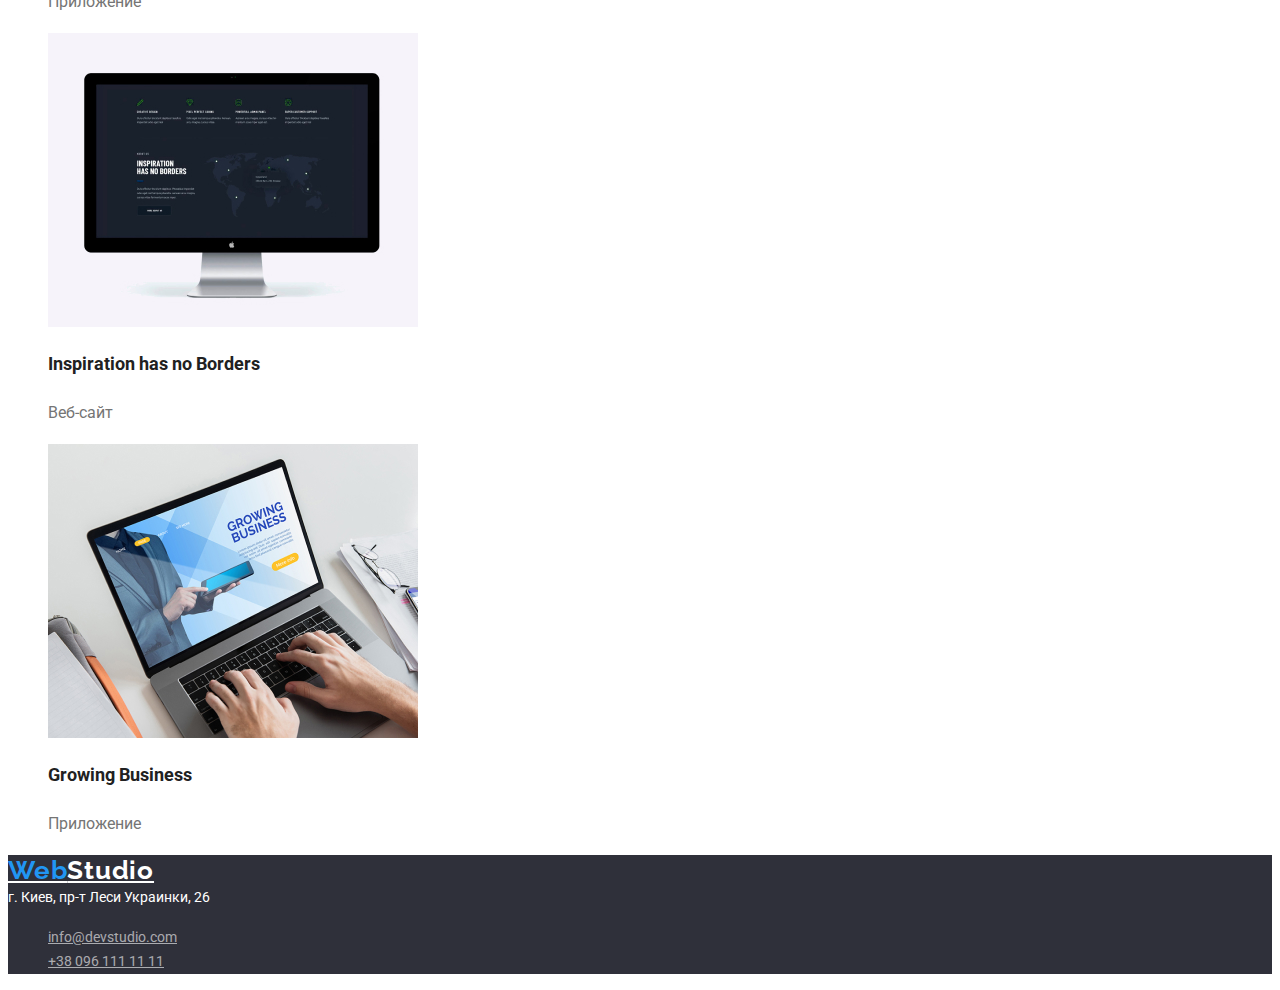
==== commit 438c6624: "исправляет ошибки" ====
--- a/portfolio.html
+++ b/portfolio.html
@@ -16,9 +16,8 @@
 <body>
     <!-- Шапка сайта Heder-->
     <header class="position">
-        <nav class="logo-header">
-            <a href="/"><span class="logo-web">Web</span>
-                <span class="logo-studio">Studio</span></a>
+        <nav class="header">
+            <a class="logo" href="/"><span class="logo-accent">Web</span>Studio</a>
             <ul class="site-nav">
                 <li><a href="./index.html" class="link">Студия</a></li>
                 <li><a href="" class="link">Портфолио</a></li>
@@ -101,9 +100,8 @@
 
     <!-- Футер -->
     <footer class="place">
-        <div class="logo-footer">
-            <a href="/"><span class="place-logo-web">Web</span>
-                <span class="place-logo-studio">Studio</span></a>
+        <div class="logo">
+            <a class="logo-white" href="/"><span class="logo-accent">Web</span>Studio</a>
         </div>
         <address class="address">г. Киев, пр-т Леси Украинки, 26</address>
     
--- a/css/styles.css
+++ b/css/styles.css
@@ -1,237 +1,202 @@
-/* css переменные */
+/* css Переменные */
 :root {
-    --primary-text-color: #757575;
-    --title-text-color: #212121;
-    --accent-color: #2196F3;
-    --primary-background-color: #E5E5E5;
-}
+  --primary-text-color: #757575;
+  --title-text-color: #212121;
+  --accent-color: #2196f3;
+  --primary-background-color: #e5e5e5;
+  --font-logo: @font;
+}
+
 body {
-    font-family: "Roboto", "Raleway", normal;
-    background-color: #FFFFFF;
+  font-family: "Roboto", "Raleway", normal;
+  background-color: #ffffff;
 }
 /* Header */
 .position {
-   
-}
-.logo-header {
-    font-family: Raleway;
-    font-style: normal;
-    font-weight: bold;
-    font-size: 26px;
-}
+}
+
 /* Логотип */
-.logo-header {
-    
-}
-.logo-web {
-    font-family: Raleway;
-    font-style: normal;
-    font-weight: bold;
-    font-size: 26px;
-    color: var(--accent-color);
-}
-.logo-studio {
-    font-family: Raleway;
-    font-style: normal;
-    font-weight: bold;
-    font-size: 26px;
-    color: #000000;
-}
-
-a {
-    text-decoration: none; /* Убираем подчёркивание */
-   }
+.logo {
+  text-decoration: none;
+}
+.logo {
+  font-family: Raleway, sans-serif;
+  font-weight: 700;
+  font-size: 26px;
+  line-height: 1.19;
+  letter-spacing: 0.03em;
+  color: #000000;
+}
+
+.logo-accent {
+  color: var(--accent-color);
+}
+.logo-white {
+  color: #ffffff;
+}
 
 /* Шапка сайта Heder */
+
 .site-nav .link {
-    font-family: Roboto;
-    font-style: normal;
-    font-weight: 500;
-    font-size: 14px;
-    line-height: 16px;
-    letter-spacing: 0.02em;
-    color: var(--title-text-color);
+  text-decoration: none;
+  font-weight: 500;
+  font-size: 14px;
+  line-height: 1.14;
+  letter-spacing: 0.02em;
+  color: var(--title-text-color);
 }
 .site-nav .link:hover,
 .site-nav .link:focus {
-    color: var(--accent-color);
+  color: var(--accent-color);
 }
 
 .link .item {
-    font-family: Roboto;
-    font-style: normal;
-    font-weight: 500;
-    font-size: 14px;
-    line-height: 16px;
-    letter-spacing: 0.02em;
-    color: #757575;
+  text-decoration: none;
+  font-weight: 500;
+  font-size: 14px;
+  line-height: 1.14;
+  letter-spacing: 0.02em;
+  color: #757575;
 }
 .link .item:hover,
 .link .item:focus {
-    color: var(--accent-color);
+  color: var(--accent-color);
 }
 
 li {
-    list-style: none;
+  list-style: none;
 }
 
 /* ГЛАВНАЯ СТРАНИЦА */
 
 /* section Герой */
 .hero {
-    background: #2F303A;
+  background: #2f303a;
 }
 .hero-title {
-    font-family: Roboto;
-    font-style: normal;
-    font-weight: 900;
-    font-size: 44px;
-    line-height: 60px;
-
-    color: #FFFFFF
+  font-weight: 900;
+  font-size: 44px;
+  line-height: 1.36;
+
+  color: #ffffff;
 }
 /* Button Заказать услугу */
 .hero-order {
-    cursor: pointer;
-    font-family: Roboto;
-    font-style: normal;
-    font-weight: bold;
-    font-size: 16px;
-    text-align: center;
-    color: #FFFFFF;
-    background-color: var(--accent-color);
+  cursor: pointer;
+  font-weight: bold;
+  font-size: 16px;
+  line-height: 1.87;
+  text-align: center;
+  color: #ffffff;
+  background-color: var(--accent-color);
 }
 
 /* section Наши качества */
 .qualities {
-
 }
 .about-us {
-
 }
 .about-us-list {
-
 }
 .about-us-title {
-    font-family: Roboto;
-    font-style: normal;
-    font-weight: bold;
-    font-size: 14px;
-    line-height: 16px;
-    letter-spacing: 0.03em;
-    text-transform: uppercase;
-    color: var(--title-text-color);
+  font-weight: bold;
+  font-size: 14px;
+  line-height: 1.14;
+  letter-spacing: 0.03em;
+  text-transform: uppercase;
+  color: var(--title-text-color);
 }
 .about-us-item {
-    font-family: Roboto;
-    font-style: normal;
-    font-weight: normal;
-    font-size: 14px;
-    line-height: 24px;
-    /* or 171% */
-
-    letter-spacing: 0.03em;
-
-    color: var(--primary-text-color);
+  font-weight: normal;
+  font-size: 14px;
+  line-height: 1.71;
+  /* or 171% */
+
+  letter-spacing: 0.03em;
+
+  color: var(--primary-text-color);
 }
 
 /* section Чем мы занимаемся */
 .doing {
-
 }
 .doing-title {
-    font-family: Roboto;
-    font-style: normal;
-    font-weight: bold;
-    font-size: 36px;
-    line-height: 42px;
-    text-align: center;
-    letter-spacing: 0.03em;
-
-    color: var(--title-text-color);
-
+  font-weight: bold;
+  font-size: 36px;
+  line-height: 1.16;
+  text-align: center;
+  letter-spacing: 0.03em;
+
+  color: var(--title-text-color);
 }
 .doing-list {
-
 }
 .doing-list-keyboard {
-
 }
 .doing-list-notebook {
-
 }
 .doing-list-tablet {
-
 }
 /* section Наша команда */
 .team {
-
 }
 .team-title {
-    font-family: Roboto;
-    font-style: normal;
-    font-weight: bold;
-    font-size: 36px;
-    line-height: 42px;
-    text-align: center;
-    letter-spacing: 0.03em;
-
-    color: var(--title-text-color);
+  font-weight: bold;
+  font-size: 36px;
+  line-height: 1.16;
+  text-align: center;
+  letter-spacing: 0.03em;
+
+  color: var(--title-text-color);
 }
 .covorker {
-
 }
 .covorker-title {
-    font-family: Roboto;
-    font-style: normal;
-    font-weight: 500;
-    font-size: 16px;
-    line-height: 19px;
-    color: var(--title-text-color);
+  font-weight: 500;
+  font-size: 16px;
+  line-height: 1.18;
+  color: var(--title-text-color);
 }
 .covorker-position {
-    font-family: Roboto;
-    font-style: normal;
-    font-weight: normal;
-    font-size: 16px;
-    line-height: 19px;
-
-    color: #757575;
+  font-weight: normal;
+  font-size: 16px;
+  line-height: 1.18;
+
+  color: #757575;
 }
 
 /* Футер */
 .place {
-background: #2F303A;
+  background: #2f303a;
 }
 .place-logo-web {
-    font-family: Raleway;
-    font-style: normal;
-    font-weight: bold;
-    font-size: 26px;
-    color: var(--accent-color);
+  font-family: Raleway;
+  font-weight: bold;
+  font-size: 26px;
+  line-height: 1.19;
+  color: var(--accent-color);
 }
 
 .place-logo-studio {
-    ont-family: Raleway;
-    font-style: normal;
-    font-weight: bold;
-    font-size: 26px;
-    color: #FFFFFF;
-}   
+  ont-family: Raleway;
+  font-weight: bold;
+  font-size: 26px;
+  line-height: 1.19;
+  color: #ffffff;
+}
 
 .address {
-    font-family: Roboto;
-    font-style: normal;
-    font-weight: normal;
-    font-size: 14px;
-    color: #FFFFFF;
+  font-style: normal;
+  font-weight: normal;
+  font-size: 14px;
+  line-height: 1.71;
+  color: #ffffff;
 }
 .contact {
-font-family: Roboto;
-font-style: normal;
-font-weight: normal;
-font-size: 14px;
-color: rgba(255, 255, 255, 0.6);
+  font-weight: normal;
+  font-size: 14px;
+  line-height: 1.71;
+  color: rgba(255, 255, 255, 0.6);
 }
 
 /* СТРАНИЦА ПОРТФОЛИО */
@@ -239,49 +204,38 @@
 
 /* фильтр Кнопки */
 .filter {
-
 }
 .filter-list {
-
 }
 
 .filter-list .link {
-    cursor: pointer;
-
-    font-family: Roboto;
-    font-style: normal;
-    font-weight: 500;
-    font-size: 16px;
-    line-height: 26px;
-    color: var(--title-text-color);
-    background-color: #F5F4FA;
+  cursor: pointer;
+  font-weight: 500;
+  font-size: 16px;
+  line-height: 1.62;
+  color: var(--title-text-color);
+  background-color: #f5f4fa;
 }
 
 .filter-list .link:hover,
 .filter-list .link:focus {
-    color: #FFFFFF;
-    background-color: var(--accent-color);
+  color: #ffffff;
+  background-color: var(--accent-color);
 }
 
 /* таблица с картинками */
 .portfolio-img {
-
 }
 .portfolio-img-item {
-
 }
 
 .portfolio-img-title {
-    font-family: Roboto;
-    font-style: normal;
-    font-weight: bold;
-    font-size: 18px;
-    color: var(--title-text-color);
+  font-size: 18px;
+  line-height: 2;
+  color: var(--title-text-color);
 }
 .portfolio-img-text {
-    font-family: Roboto;
-    font-style: normal;
-    font-weight: normal;
-    font-size: 16px;
-    color: #757575;
-}
+  font-size: 16px;
+  line-height: 1.87;
+  color: var(--primary-text-color);
+}
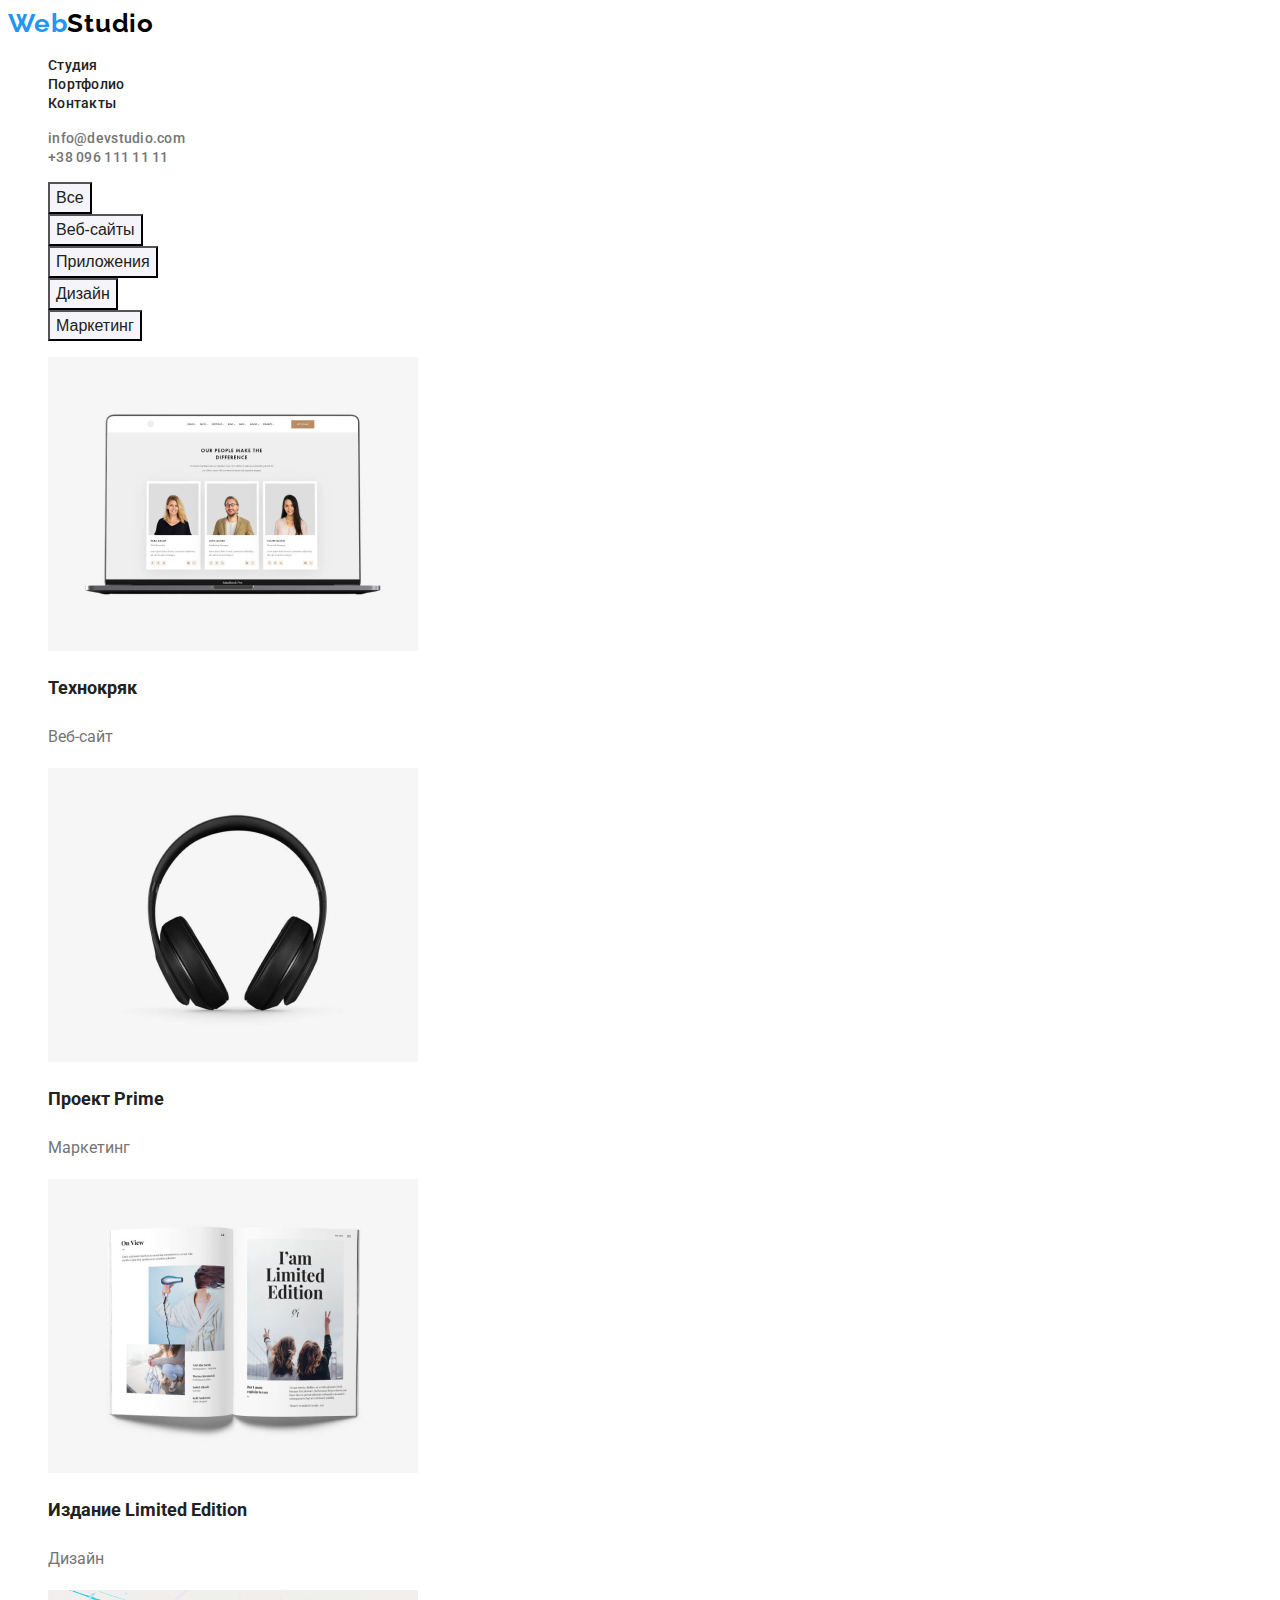
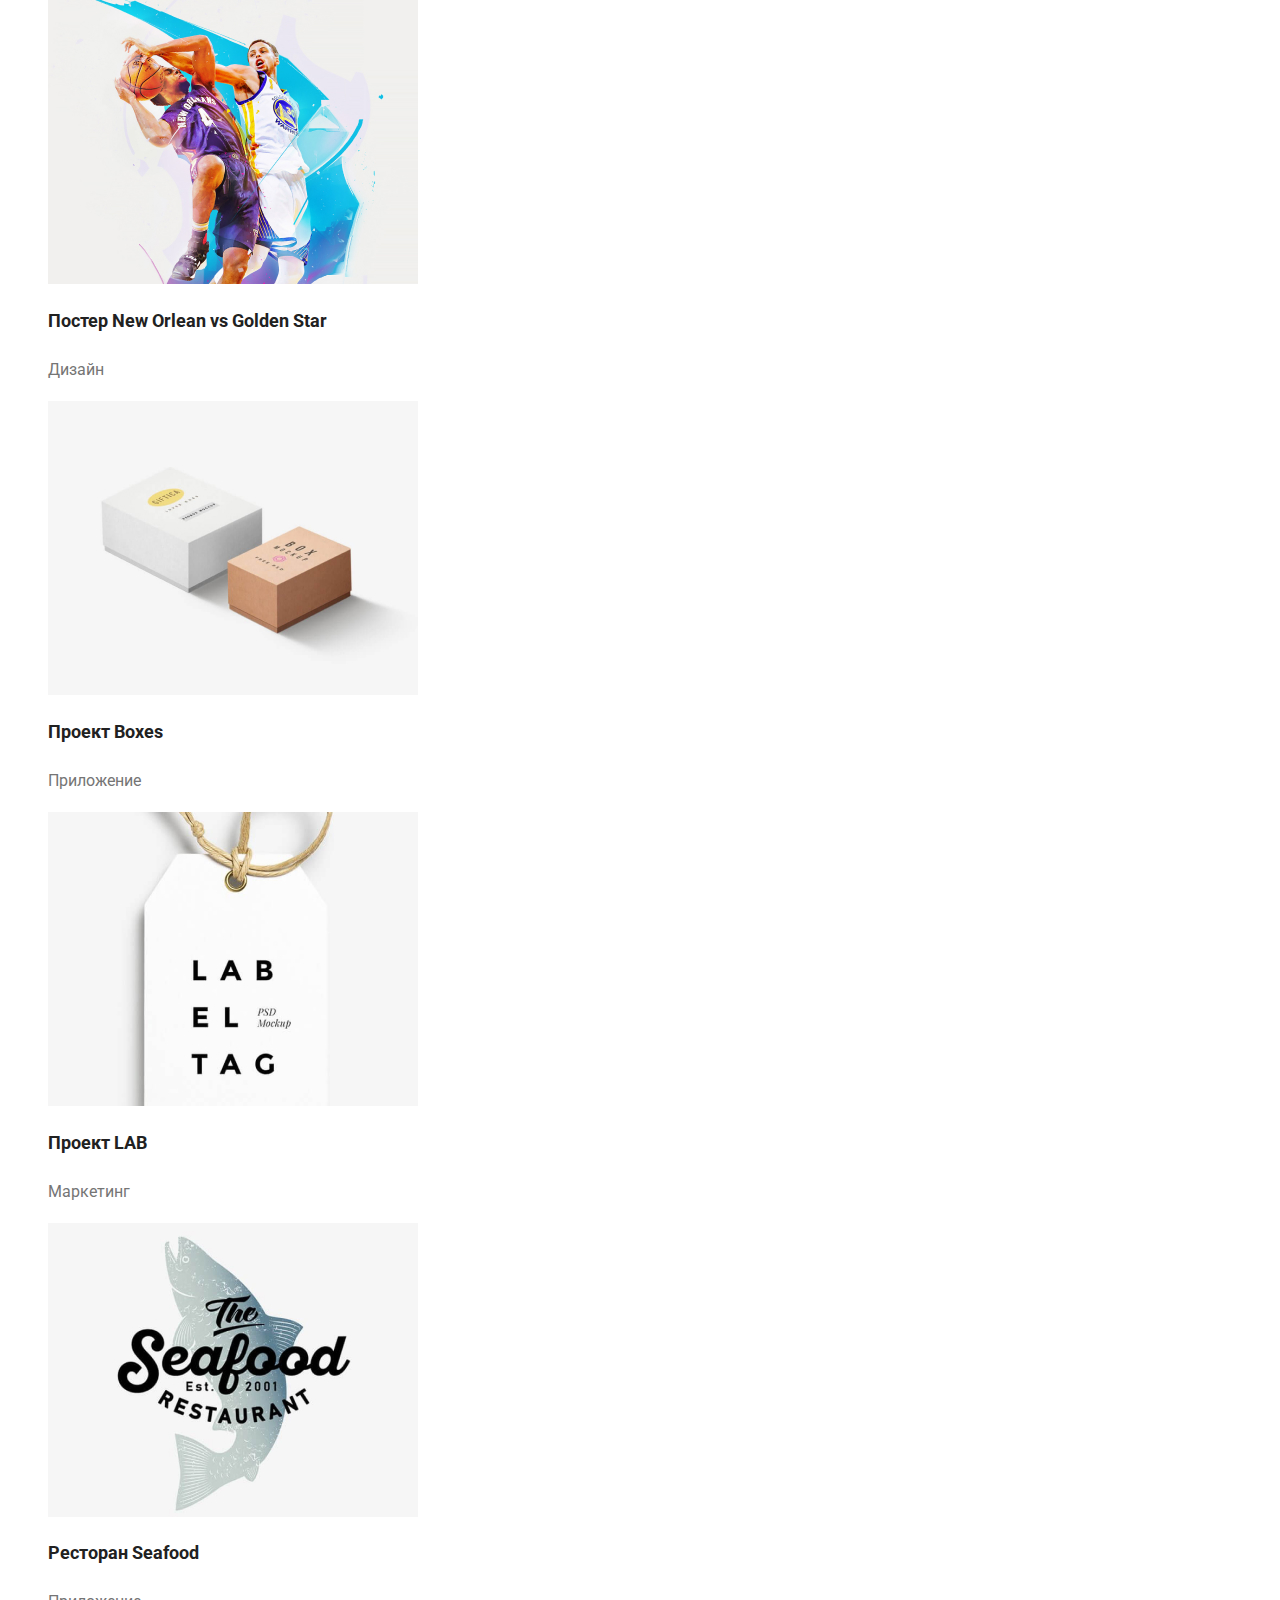
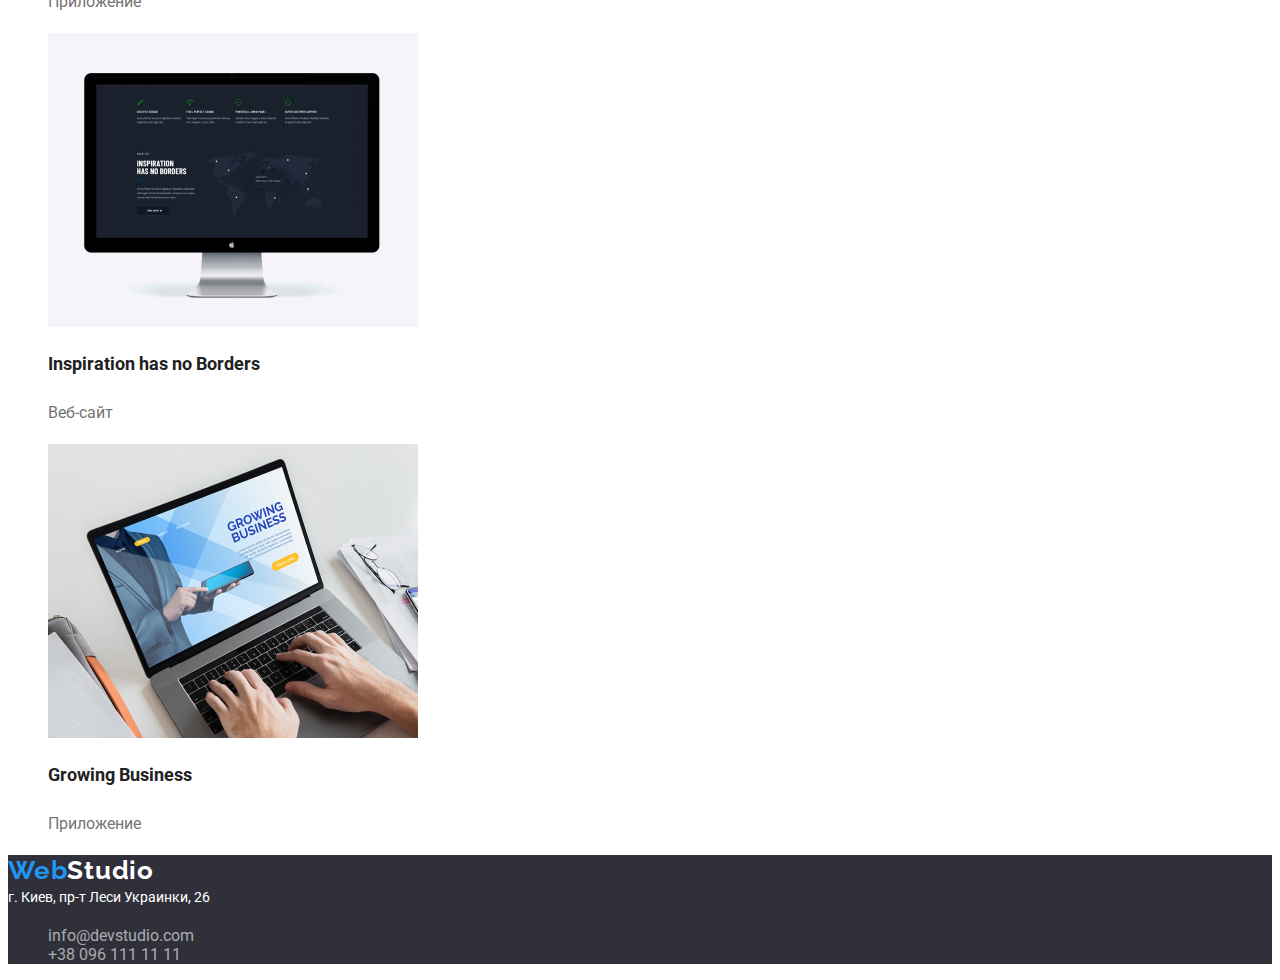
==== commit 3d820ccd: "вносит правки" ====
--- a/portfolio.html
+++ b/portfolio.html
@@ -17,15 +17,15 @@
     <!-- Шапка сайта Heder-->
     <header class="position">
         <nav class="header">
-            <a class="logo" href="/"><span class="logo-accent">Web</span>Studio</a>
-            <ul class="site-nav">
-                <li><a href="./index.html" class="link">Студия</a></li>
-                <li><a href="" class="link">Портфолио</a></li>
-                <li><a href="" class="link">Контакты</a></li>
+            <a class="logo" href="./index.html"><span class="logo-accent">Web</span>Studio</a>
+            <ul class="list">
+                <li class="site-nav"><a href="./index.html" class="link">Студия</a></li>
+                <li class="site-nav"><a href="" class="link">Портфолио</a></li>
+                <li class="site-nav"><a href="" class="link">Контакты</a></li>
             </ul>
     
         </nav>
-        <ul class="link">
+        <ul class="list">
             <li><a href="mailto:info@devstudio.com" class="item">info@devstudio.com</a></li>
             <li><a href="tel:+380961111111" class="item">+38 096 111 11 11</a></li>
         </ul>
@@ -34,7 +34,7 @@
     <main>
         <!--  section Portfolio-->
        <section  class="filter">
-            <ul class="filter-list">
+            <ul class="list">
                 <li><button type="button" class="link">Все</button>
                 </li>
                 <li><button type="button" class="link">Веб-сайты</button>
@@ -46,51 +46,51 @@
                 <li><button type="button" class="link">Маркетинг</button>
                 </li>              
             </ul> 
-            <ul class="portfolio-img">
-                <li class="portfolio-img-item">
+            <ul class="list">
+                <li class="portfolio">
                     <img width="370" height="294" src="./images/img_portfolio_page/1_notebook.jpg" alt="Ноутбук">
-                    <h2 class="portfolio-img-title">Технокряк</h2>
-                    <p class="portfolio-img-text">Веб-сайт</p>
+                    <h2 class="portfolio-title">Технокряк</h2>
+                    <p class="portfolio-text">Веб-сайт</p>
                 </li>
-                <li class="portfolio-img-item">
+                <li class="portfolio-item">
                     <img width="370" height="294" src="./images/img_portfolio_page/2_headphones.jpg" alt="Наушники">
-                    <h2 class="portfolio-img-title">Проект Prime</h2>
-                    <p class="portfolio-img-text">Маркетинг</p>
+                    <h2 class="portfolio-title">Проект Prime</h2>
+                    <p class="portfolio-text">Маркетинг</p>
                 </li>
-                <li class="portfolio-img-item">
+                <li class="portfolio-item">
                     <img width="370" height="294" src="./images/img_portfolio_page/3_book.jpg" alt="Книга">
-                    <h2 class="portfolio-img-title">Издание Limited Edition</h2>
-                    <p class="portfolio-img-text">Дизайн</p>
+                    <h2 class="portfolio-title">Издание Limited Edition</h2>
+                    <p class="portfolio-text">Дизайн</p>
                 </li>
-                <li class="portfolio-img-item">
+                <li class="portfolio-item">
                     <img width="370" height="294" src="./images/img_portfolio_page/4_basketball.jpg" alt="Баскетболисты">
-                    <h2 class="portfolio-img-title">Постер New Orlean vs Golden Star</h2>
-                    <p class="portfolio-img-text">Дизайн</p>
+                    <h2 class="portfolio-title">Постер New Orlean vs Golden Star</h2>
+                    <p class="portfolio-text">Дизайн</p>
                 </li>
-                <li class="portfolio-img-item">
+                <li class="portfolio-item">
                     <img width="370" height="294" src="./images/img_portfolio_page/5_boxes.jpg" alt="Коробки">
-                    <h2 class="portfolio-img-title">Проект Boxes</h2>
-                    <p class="portfolio-img-text">Приложение</p>
+                    <h2 class="portfolio-title">Проект Boxes</h2>
+                    <p class="portfolio-text">Приложение</p>
                 </li>
-                <li class="portfolio-img-item">
+                <li class="portfolio-item">
                     <img width="370" height="294" src="./images/img_portfolio_page/6_label.jpg" alt="Лейба">
-                    <h2 class="portfolio-img-title">Проект LAB</h2>
-                    <p class="portfolio-img-text">Маркетинг</p>
+                    <h2 class="portfolio-title">Проект LAB</h2>
+                    <p class="portfolio-text">Маркетинг</p>
                 </li>
-                <li class="portfolio-img-item">
+                <li class="portfolio-item">
                     <img width="370" height="294" src="./images/img_portfolio_page/7_seafood.jpg" alt="Морепродукты">
-                    <h2 class="portfolio-img-title">Ресторан Seafood</h2>
-                    <p class="portfolio-img-text">Приложение</p>
+                    <h2 class="portfolio-title">Ресторан Seafood</h2>
+                    <p class="portfolio-text">Приложение</p>
                 </li>
-                <li class="portfolio-img-item">
+                <li class="portfolio-item">
                     <img width="370" height="294" src="./images/img_portfolio_page/8_screen_computer.jpg" alt="Экран компьютера">
-                    <h2 class="portfolio-img-title">Inspiration has no Borders</h2>
-                    <p class="portfolio-img-text">Веб-сайт</p>
+                    <h2 class="portfolio-title">Inspiration has no Borders</h2>
+                    <p class="portfolio-text">Веб-сайт</p>
                 </li>
-                <li class="portfolio-img-item">
+                <li class="portfolio-item">
                     <img width="370" height="294" src="./images/img_portfolio_page/9_hands.jpg" alt="Руки">
-                    <h2 class="portfolio-img-title">Growing Business</h2>
-                    <p class="portfolio-img-text">Приложение</p>
+                    <h2 class="portfolio-title">Growing Business</h2>
+                    <p class="portfolio-text">Приложение</p>
                 </li>
                 
             </ul>
@@ -100,12 +100,13 @@
 
     <!-- Футер -->
     <footer class="place">
-        <div class="logo">
-            <a class="logo-white" href="/"><span class="logo-accent">Web</span>Studio</a>
-        </div>
-        <address class="address">г. Киев, пр-т Леси Украинки, 26</address>
+        <footer class="footer">
+            <div class="logo">
+                <a class="logo-white" href="/"><span class="logo-accent">Web</span>Studio</a>
+            </div>
+            <address class="address">г. Киев, пр-т Леси Украинки, 26</address>
     
-        <ul>
+        <ul class="list">
             <li><a href="mailto:info@devstudio.com" class="contact">info@devstudio.com</a></li>
             <li><a href="tel:+380961111111" class="contact">+38 096 111 11 11</a></li>
         </ul>
--- a/css/styles.css
+++ b/css/styles.css
@@ -4,22 +4,19 @@
   --title-text-color: #212121;
   --accent-color: #2196f3;
   --primary-background-color: #e5e5e5;
-  --font-logo: @font;
+  --wight-color: #ffffff;
 }
 
 body {
   font-family: "Roboto", "Raleway", normal;
-  background-color: #ffffff;
+  background-color: var(--wight-color);
 }
 /* Header */
-.position {
-}
 
 /* Логотип */
+
 .logo {
   text-decoration: none;
-}
-.logo {
   font-family: Raleway, sans-serif;
   font-weight: 700;
   font-size: 26px;
@@ -31,12 +28,16 @@
 .logo-accent {
   color: var(--accent-color);
 }
+/* часть лого в Футере */
 .logo-white {
-  color: #ffffff;
+  text-decoration: none;
+  color: var(--wight-color);
 }
 
 /* Шапка сайта Heder */
-
+.list {
+  list-style: none;
+}
 .site-nav .link {
   text-decoration: none;
   font-weight: 500;
@@ -50,21 +51,17 @@
   color: var(--accent-color);
 }
 
-.link .item {
+.item {
   text-decoration: none;
   font-weight: 500;
   font-size: 14px;
   line-height: 1.14;
   letter-spacing: 0.02em;
-  color: #757575;
+  color: var(--primary-text-color);
 }
-.link .item:hover,
-.link .item:focus {
+.item:hover,
+.item:focus {
   color: var(--accent-color);
-}
-
-li {
-  list-style: none;
 }
 
 /* ГЛАВНАЯ СТРАНИЦА */
@@ -78,28 +75,24 @@
   font-size: 44px;
   line-height: 1.36;
 
-  color: #ffffff;
+  color: var(--wight-color);
 }
 /* Button Заказать услугу */
 .hero-order {
+  font-family: inherit;
   cursor: pointer;
-  font-weight: bold;
+  font-weight: 700;
   font-size: 16px;
   line-height: 1.87;
   text-align: center;
-  color: #ffffff;
+  color: var(--wight-color);
   background-color: var(--accent-color);
 }
 
 /* section Наши качества */
-.qualities {
-}
-.about-us {
-}
-.about-us-list {
-}
+
 .about-us-title {
-  font-weight: bold;
+  font-weight: 700;
   font-size: 14px;
   line-height: 1.14;
   letter-spacing: 0.03em;
@@ -107,21 +100,17 @@
   color: var(--title-text-color);
 }
 .about-us-item {
-  font-weight: normal;
   font-size: 14px;
   line-height: 1.71;
-  /* or 171% */
-
   letter-spacing: 0.03em;
 
   color: var(--primary-text-color);
 }
 
 /* section Чем мы занимаемся */
-.doing {
-}
+
 .doing-title {
-  font-weight: bold;
+  font-weight: 700;
   font-size: 36px;
   line-height: 1.16;
   text-align: center;
@@ -129,19 +118,11 @@
 
   color: var(--title-text-color);
 }
-.doing-list {
-}
-.doing-list-keyboard {
-}
-.doing-list-notebook {
-}
-.doing-list-tablet {
-}
+
 /* section Наша команда */
-.team {
-}
+
 .team-title {
-  font-weight: bold;
+  font-weight: 700;
   font-size: 36px;
   line-height: 1.16;
   text-align: center;
@@ -149,8 +130,7 @@
 
   color: var(--title-text-color);
 }
-.covorker {
-}
+
 .covorker-title {
   font-weight: 500;
   font-size: 16px;
@@ -158,44 +138,24 @@
   color: var(--title-text-color);
 }
 .covorker-position {
-  font-weight: normal;
   font-size: 16px;
   line-height: 1.18;
-
-  color: #757575;
+  color: var(--primary-text-color);
 }
 
 /* Футер */
-.place {
+.footer {
   background: #2f303a;
-}
-.place-logo-web {
-  font-family: Raleway;
-  font-weight: bold;
-  font-size: 26px;
-  line-height: 1.19;
-  color: var(--accent-color);
-}
-
-.place-logo-studio {
-  ont-family: Raleway;
-  font-weight: bold;
-  font-size: 26px;
-  line-height: 1.19;
-  color: #ffffff;
 }
 
 .address {
   font-style: normal;
-  font-weight: normal;
   font-size: 14px;
   line-height: 1.71;
-  color: #ffffff;
+  color: var(--wight-color);
 }
 .contact {
-  font-weight: normal;
-  font-size: 14px;
-  line-height: 1.71;
+  text-decoration: none;
   color: rgba(255, 255, 255, 0.6);
 }
 
@@ -203,12 +163,7 @@
 /* section Portfolio */
 
 /* фильтр Кнопки */
-.filter {
-}
-.filter-list {
-}
-
-.filter-list .link {
+.filter .link {
   cursor: pointer;
   font-weight: 500;
   font-size: 16px;
@@ -217,24 +172,20 @@
   background-color: #f5f4fa;
 }
 
-.filter-list .link:hover,
-.filter-list .link:focus {
-  color: #ffffff;
+.filter .link:hover,
+.filter .link:focus {
+  color: var(--wight-color);
   background-color: var(--accent-color);
 }
 
 /* таблица с картинками */
-.portfolio-img {
-}
-.portfolio-img-item {
-}
 
-.portfolio-img-title {
+.portfolio-title {
   font-size: 18px;
   line-height: 2;
   color: var(--title-text-color);
 }
-.portfolio-img-text {
+.portfolio-text {
   font-size: 16px;
   line-height: 1.87;
   color: var(--primary-text-color);
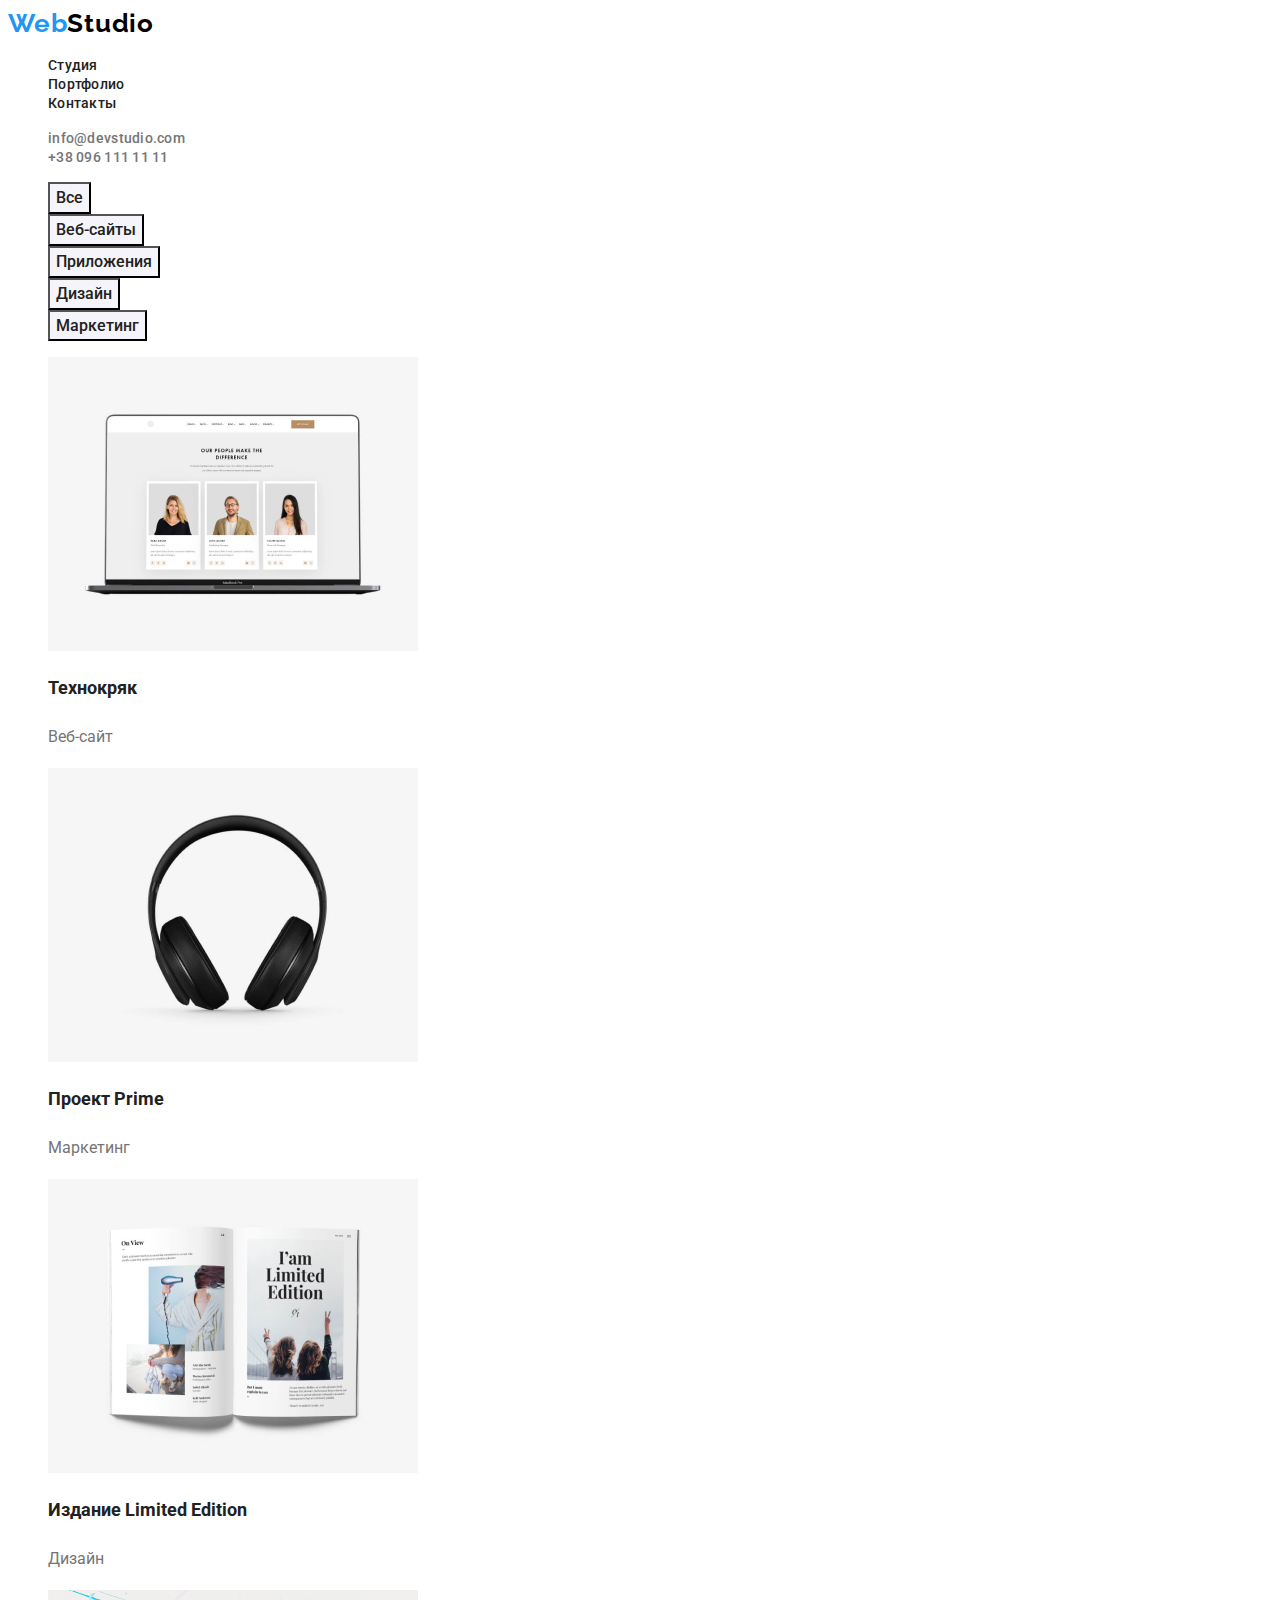
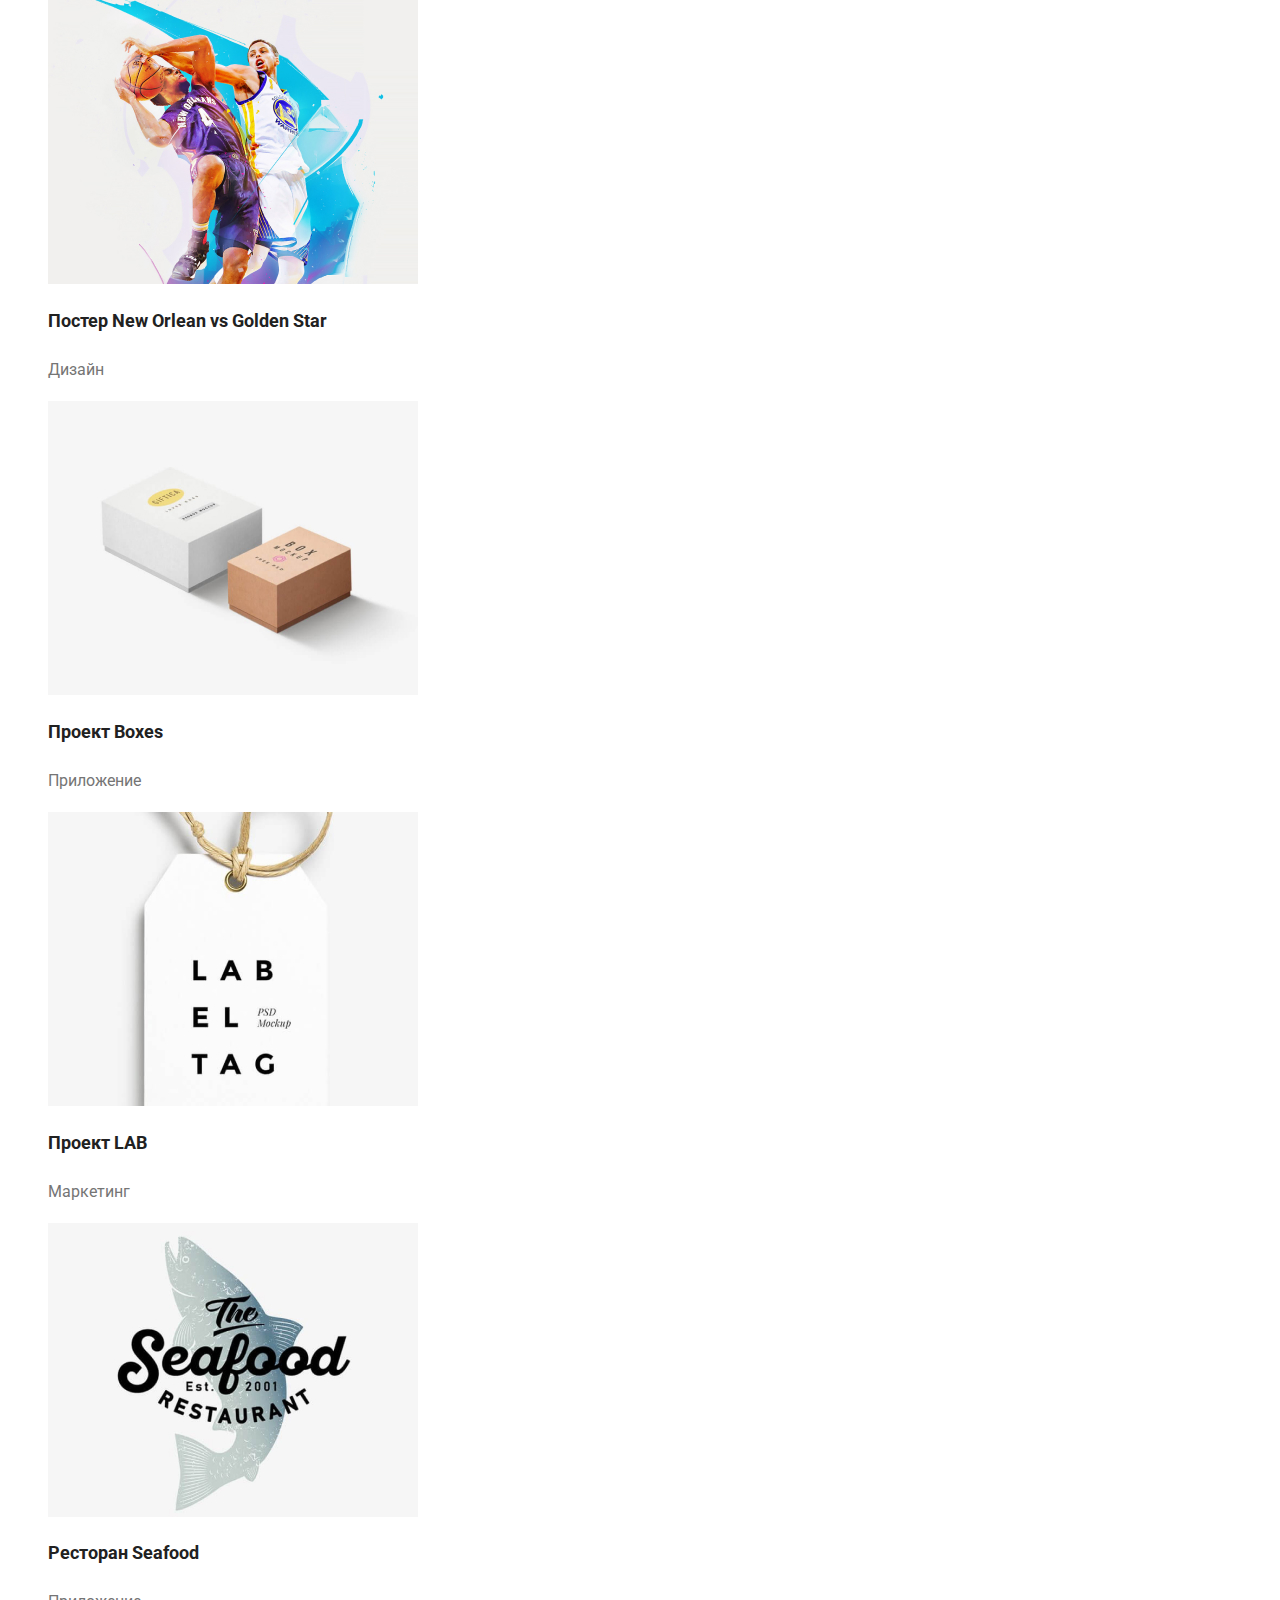
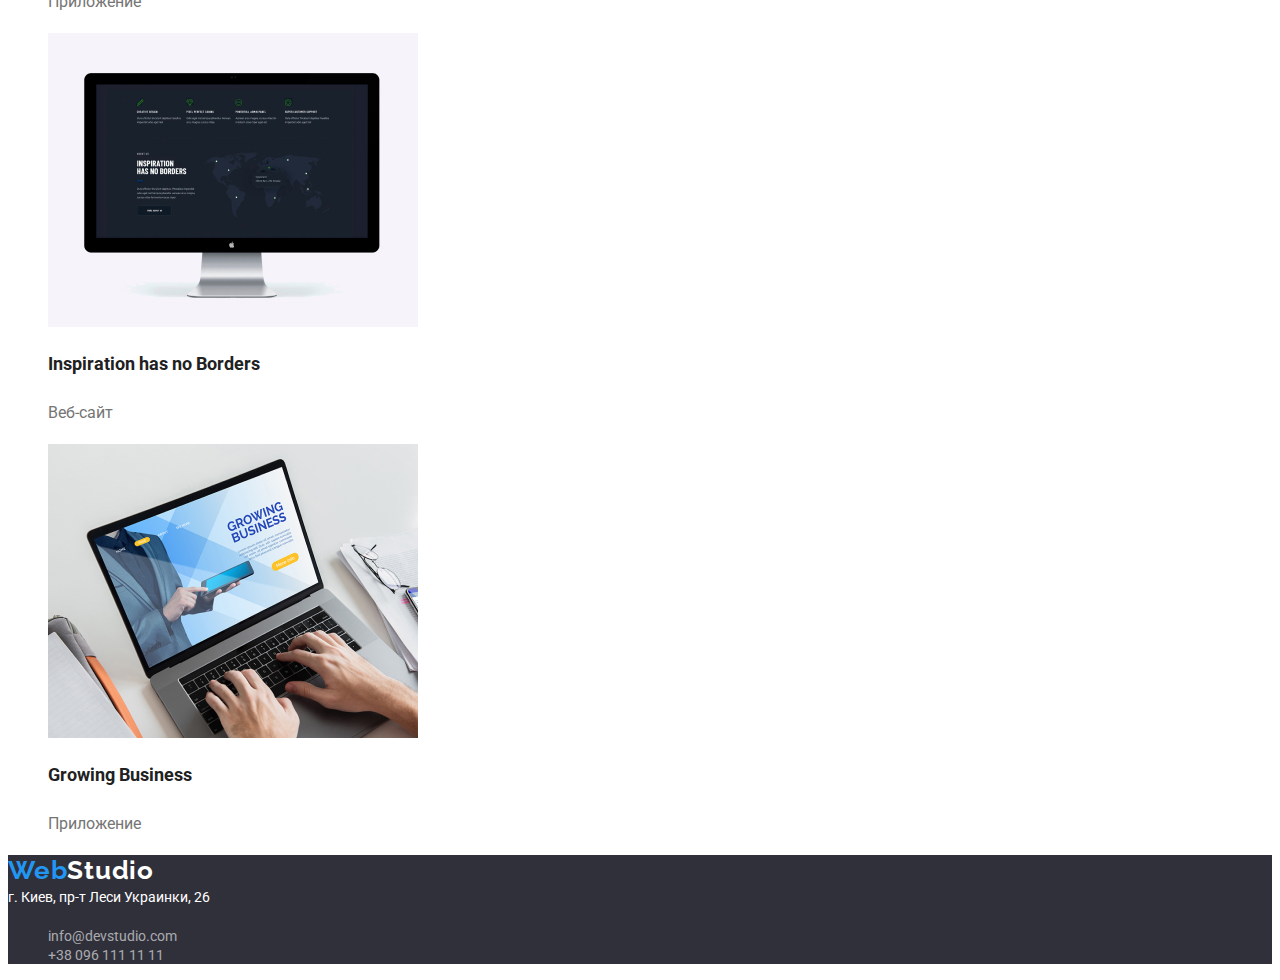
==== commit f9d6f5ad: "исправляет футер" ====
--- a/portfolio.html
+++ b/portfolio.html
@@ -99,8 +99,7 @@
     </main>
 
     <!-- Футер -->
-    <footer class="place">
-        <footer class="footer">
+    <footer class="about-contacts">
             <div class="logo">
                 <a class="logo-white" href="/"><span class="logo-accent">Web</span>Studio</a>
             </div>
--- a/css/styles.css
+++ b/css/styles.css
@@ -26,6 +26,7 @@
 }
 
 .logo-accent {
+  text-decoration: none;
   color: var(--accent-color);
 }
 /* часть лого в Футере */
@@ -103,7 +104,6 @@
   font-size: 14px;
   line-height: 1.71;
   letter-spacing: 0.03em;
-
   color: var(--primary-text-color);
 }
 
@@ -144,7 +144,7 @@
 }
 
 /* Футер */
-.footer {
+.about-contacts {
   background: #2f303a;
 }
 
@@ -155,6 +155,7 @@
   color: var(--wight-color);
 }
 .contact {
+  font-size: 14px;
   text-decoration: none;
   color: rgba(255, 255, 255, 0.6);
 }
@@ -165,6 +166,7 @@
 /* фильтр Кнопки */
 .filter .link {
   cursor: pointer;
+  font-family: "Roboto";
   font-weight: 500;
   font-size: 16px;
   line-height: 1.62;
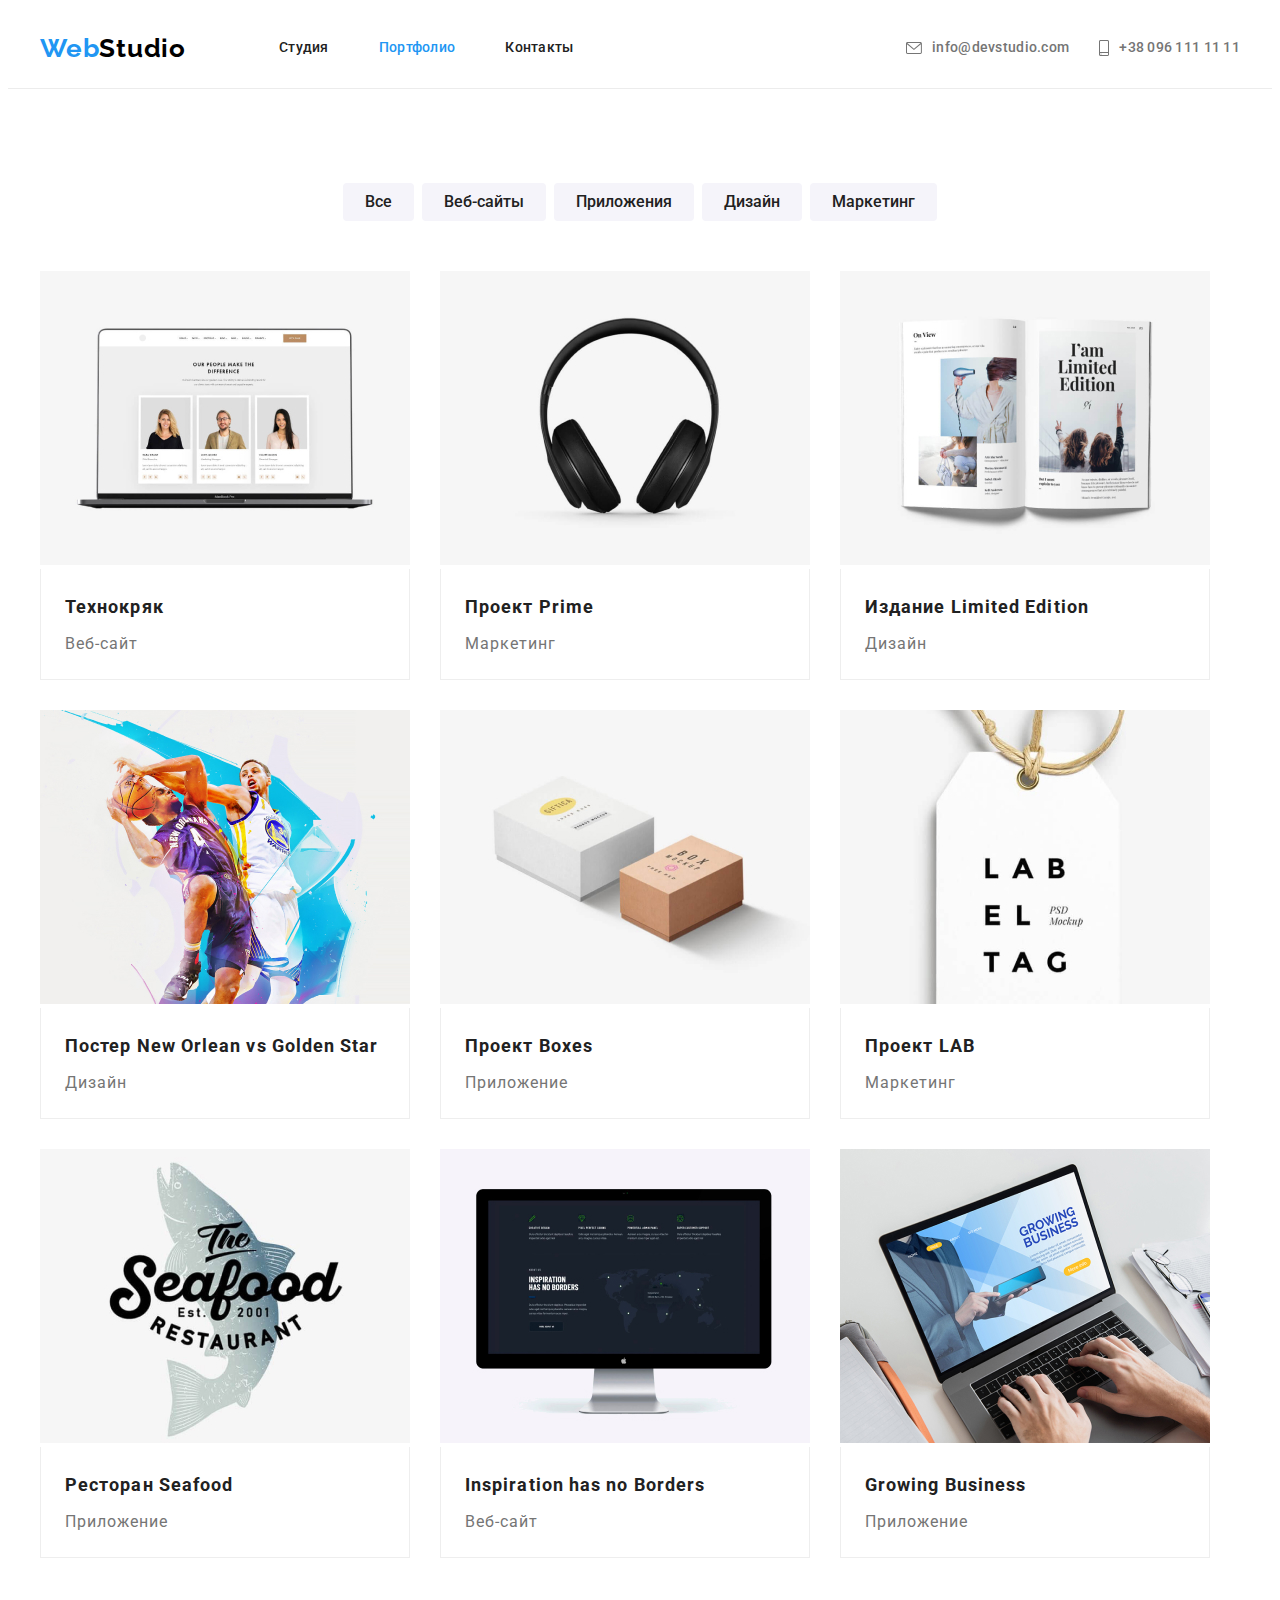
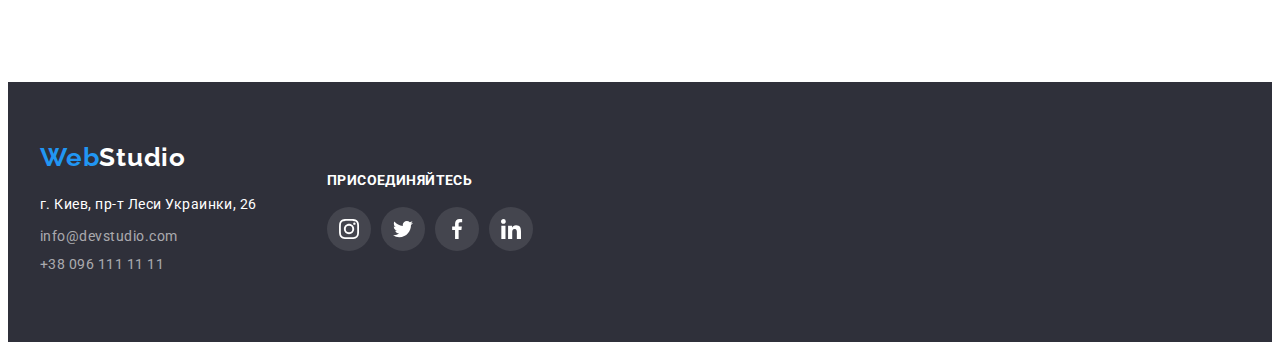
==== commit bfc251aa: "исправляет ошибки" ====
--- a/portfolio.html
+++ b/portfolio.html
@@ -5,110 +5,201 @@
     <meta charset="UTF-8">
     <meta http-equiv="X-UA-Compatible" content="IE=edge">
     <meta name="viewport" content="width=device-width, initial-scale=1.0">
-    <title>page 1, Studio</title>
+    <title>page 2, Portfolio</title>
     <link rel="preconnect" href="https://fonts.googleapis.com">
     <link rel="preconnect" href="https://fonts.gstatic.com" crossorigin>
     <link href="https://fonts.googleapis.com/css2?family=Raleway:wght@700&family=Roboto:wght@400;500;700;900&display=swap"
         rel="stylesheet">
+    <link rel="stylesheet" href="https://cdnjs.cloudflare.com/ajax/libs/modern-normalize/1.1.0/modern-normalize.min.css"
+        integrity="sha512-wpPYUAdjBVSE4KJnH1VR1HeZfpl1ub8YT/NKx4PuQ5NmX2tKuGu6U/JRp5y+Y8XG2tV+wKQpNHVUX03MfMFn9Q=="
+        crossorigin="anonymous" referrerpolicy="no-referrer" />
     <link rel="stylesheet" href="./css/styles.css">
 </head>
 
 <body>
     <!-- Шапка сайта Heder-->
-    <header class="position">
-        <nav class="header">
-            <a class="logo" href="./index.html"><span class="logo-accent">Web</span>Studio</a>
-            <ul class="list">
-                <li class="site-nav"><a href="./index.html" class="link">Студия</a></li>
-                <li class="site-nav"><a href="" class="link">Портфолио</a></li>
-                <li class="site-nav"><a href="" class="link">Контакты</a></li>
+    <header class="header">
+        <div class="container header-container">
+            <!--Навигация-->
+            <nav class="navigate">
+                <a class="logo" href="./index.html"><span class="logo-accent">Web</span>Studio</a>
+                <ul class="list flex">
+                    <li class="site-nav"><a href="./index.html" class="link">Студия</a></li>
+                    <li class="site-nav current"><a href="./portfolio.html" class="link">Портфолио</a></li>
+                    <li class="site-nav"><a href="" class="link">Контакты</a></li>
+                </ul>
+    
+            </nav>
+            <!--Контакты -->
+            <ul class="list contact flex">
+                <li class="contact-list">
+                    <a class="link link-head-contact" href="mailto:info@devstudio.com">
+                        <svg class="contact-icon" width="16" height="12">
+                            <use href="./images/icons.svg#icon_envelope"></use>
+                        </svg>
+                        info@devstudio.com
+                    </a>
+            
+                <li class="contact-list">
+                    <a class="link link-head-contact" href="tel:+380961111111">
+                        <svg class="contact-icon" width="10" height="16">
+                            <use href="./images/icons.svg#icon_smartphone"></use>
+                        </svg>
+                        +38 096 111 11 11</a>
+                </li>
             </ul>
-    
-        </nav>
-        <ul class="list">
-            <li><a href="mailto:info@devstudio.com" class="item">info@devstudio.com</a></li>
-            <li><a href="tel:+380961111111" class="item">+38 096 111 11 11</a></li>
-        </ul>
+        </div>
+    
     </header>
 
     <main>
         <!--  section Portfolio-->
-       <section  class="filter">
-            <ul class="list">
-                <li><button type="button" class="link">Все</button>
+       <section  class="section portfolio">
+        <h1 class="visually-hidden">Портфолио</h1>
+            <div class="container portfolio">
+                <!-- Filters -->
+                <ul class="list flex button-filter-list">
+                    <li class="btn-item"><button class="btn button-filter" type="button">Все</button>
+                    </li>
+                    <li class="btn-item"><button class="btn button-filter" type="button">Веб-сайты</button>
+                    </li>
+                    <li class="btn-item"><button class="btn button-filter" type="button">Приложения</button>
+                    </li>
+                    <li class="btn-item"><button class="btn button-filter" type="button">Дизайн</button>
+                    </li>
+                    <li class="btn-item"><button class="btn button-filter" type="button">Маркетинг</button>
+                    </li>
+                </ul>
+                <ul class="list flex">
+                    <li class="portfolio-list">
+                        <img class="portfolio-photo" width="370" height="294" src="./images/img_portfolio_page/1_notebook.jpg" alt="Ноутбук">
+                        <div class="portfolio-box">
+                            <h2 class="portfolio-title">Технокряк</h2>
+                            <p class="portfolio-text">Веб-сайт</p>
+                        </div>
+                    </li>
+                    <li class="portfolio-list">
+                        <img class="portfolio-photo" width="370" height="294" src="./images/img_portfolio_page/2_headphones.jpg" alt="Наушники">
+                        <div class="portfolio-box">
+                            <h2 class="portfolio-title">Проект Prime</h2>
+                            <p class="portfolio-text">Маркетинг</p>
+                        </div>
+                    </li>
+                    <li class="portfolio-list">
+                        <img class="portfolio-photo" width="370" height="294" src="./images/img_portfolio_page/3_book.jpg" alt="Книга">
+                        <div class="portfolio-box">
+                            <h2 class="portfolio-title">Издание Limited Edition</h2>
+                            <p class="portfolio-text">Дизайн</p>
+                        </div>
+                    </li>
+                    <li class="portfolio-list">
+                        <img class="portfolio-photo" width="370" height="294" src="./images/img_portfolio_page/4_basketball.jpg" alt="Баскетболисты">
+                        <div class="portfolio-box">
+                            <h2 class="portfolio-title">Постер New Orlean vs Golden Star</h2>
+                            <p class="portfolio-text">Дизайн</p>
+                        </div>
+                    </li>
+                    <li class="portfolio-list">
+                        <img class="portfolio-photo" width="370" height="294" src="./images/img_portfolio_page/5_boxes.jpg" alt="Коробки">
+                        <div class="portfolio-box">
+                            <h2 class="portfolio-title">Проект Boxes</h2>
+                            <p class="portfolio-text">Приложение</p>
+                        </div>
+                    </li>
+                    <li class="portfolio-list">
+                        <img class="portfolio-photo" width="370" height="294" src="./images/img_portfolio_page/6_label.jpg" alt="Лейба">
+                        <div class="portfolio-box">
+                            <h2 class="portfolio-title">Проект LAB</h2>
+                            <p class="portfolio-text">Маркетинг</p>
+                        </div>
+                    </li>
+                    <li class="portfolio-list">
+                        <img class="portfolio-photo" width="370" height="294" src="./images/img_portfolio_page/7_seafood.jpg" alt="Морепродукты">
+                        <div class="portfolio-box">
+                            <h2 class="portfolio-title">Ресторан Seafood</h2>
+                            <p class="portfolio-text">Приложение</p>
+                        </div>
+                    </li>
+                    <li class="portfolio-list">
+                        <img class="portfolio-photo" width="370" height="294" src="./images/img_portfolio_page/8_screen_computer.jpg" alt="Экран компьютера">
+                        <div class="portfolio-box">
+                            <h2 class="portfolio-title">Inspiration has no Borders</h2>
+                            <p class="portfolio-text">Веб-сайт</p>
+                        </div>
+                    </li>
+                    <li class="portfolio-list">
+                        <img class="portfolio-photo" width="370" height="294" src="./images/img_portfolio_page/9_hands.jpg" alt="Руки">
+                        <div class="portfolio-box">
+                            <h2 class="portfolio-title">Growing Business</h2>
+                            <p class="portfolio-text">Приложение</p>
+                        </div>
+                    </li>
+                
+                </ul>
+            </div>
+       </section>
+
+    </main>
+
+    <!-- Футер -->
+    <footer class="footer">
+        <div class="container">
+            <ul class="list flex">
+                <li class="footer-box">
+    
+                    <a class="logo logo-white" href="/"><span class="logo-accent">Web</span>Studio</a>
+    
+                    <address class="address">г. Киев, пр-т Леси Украинки, 26</address>
+    
+                    <ul class="list">
+                        <li class="adress-list"><a href="mailto:info@devstudio.com" class="contact">info@devstudio.com</a>
+                        </li>
+                        <li class="adress-list"><a href="tel:+380961111111" class="contact">+38 096 111 11 11</a></li>
+                    </ul>
                 </li>
-                <li><button type="button" class="link">Веб-сайты</button>
+                <!-- Присоединяйтесь, ссылки на соц сети -->
+                <li class="footer-box">
+    
+                    <h3 class="footer-title">ПРИСОЕДИНЯЙТЕСЬ</h3>
+    
+                    <ul class="footer-list">
+                        <li class="socials-item">
+                            <a class="footer-socials-link" href="https://instagram.com" target="_blank"
+                                rel="noopener noreferrer" aria-label="Instagram link">
+                                <svg class="footer-socials-icon" width="20" height="20">
+                                    <use href="./images/icons.svg#icon_instagram"></use>
+                                </svg>
+                            </a>
+                        </li>
+                        <li class="socials-item">
+                            <a class="footer-socials-link" href="https://twitter.com" target="_blank"
+                                rel="noopener noreferrer" aria-label="Twitter link">
+                                <svg class="footer-socials-icon" width="20" height="20">
+                                    <use href="./images/icons.svg#icon_twitter"></use>
+                                </svg>
+                            </a>
+                        </li>
+                        <li class="socials-item">
+                            <a class="footer-socials-link" href="https://facebook.com" target="_blank"
+                                rel="noopener noreferrer" aria-label="Facebook link">
+                                <svg class="footer-socials-icon" width="20" height="20">
+                                    <use href="./images/icons.svg#icon_facebook"></use>
+                                </svg>
+                            </a>
+                        </li>
+                        <li class="socials-item">
+                            <a class="footer-socials-link" href="https://linkedin.com" target="_blank"
+                                rel="noopener noreferrer" aria-label="Linkedin link">
+                                <svg class="footer-socials-icon" width="20" height="20">
+                                    <use href="./images/icons.svg#icon_linkedin"></use>
+                                </svg>
+                            </a>
+                        </li>
+                    </ul>
+    
                 </li>
-                <li><button type="button" class="link">Приложения</button>
-                </li>
-                <li><button type="button" class="link">Дизайн</button>
-                </li>
-                <li><button type="button" class="link">Маркетинг</button>
-                </li>              
-            </ul> 
-            <ul class="list">
-                <li class="portfolio">
-                    <img width="370" height="294" src="./images/img_portfolio_page/1_notebook.jpg" alt="Ноутбук">
-                    <h2 class="portfolio-title">Технокряк</h2>
-                    <p class="portfolio-text">Веб-сайт</p>
-                </li>
-                <li class="portfolio-item">
-                    <img width="370" height="294" src="./images/img_portfolio_page/2_headphones.jpg" alt="Наушники">
-                    <h2 class="portfolio-title">Проект Prime</h2>
-                    <p class="portfolio-text">Маркетинг</p>
-                </li>
-                <li class="portfolio-item">
-                    <img width="370" height="294" src="./images/img_portfolio_page/3_book.jpg" alt="Книга">
-                    <h2 class="portfolio-title">Издание Limited Edition</h2>
-                    <p class="portfolio-text">Дизайн</p>
-                </li>
-                <li class="portfolio-item">
-                    <img width="370" height="294" src="./images/img_portfolio_page/4_basketball.jpg" alt="Баскетболисты">
-                    <h2 class="portfolio-title">Постер New Orlean vs Golden Star</h2>
-                    <p class="portfolio-text">Дизайн</p>
-                </li>
-                <li class="portfolio-item">
-                    <img width="370" height="294" src="./images/img_portfolio_page/5_boxes.jpg" alt="Коробки">
-                    <h2 class="portfolio-title">Проект Boxes</h2>
-                    <p class="portfolio-text">Приложение</p>
-                </li>
-                <li class="portfolio-item">
-                    <img width="370" height="294" src="./images/img_portfolio_page/6_label.jpg" alt="Лейба">
-                    <h2 class="portfolio-title">Проект LAB</h2>
-                    <p class="portfolio-text">Маркетинг</p>
-                </li>
-                <li class="portfolio-item">
-                    <img width="370" height="294" src="./images/img_portfolio_page/7_seafood.jpg" alt="Морепродукты">
-                    <h2 class="portfolio-title">Ресторан Seafood</h2>
-                    <p class="portfolio-text">Приложение</p>
-                </li>
-                <li class="portfolio-item">
-                    <img width="370" height="294" src="./images/img_portfolio_page/8_screen_computer.jpg" alt="Экран компьютера">
-                    <h2 class="portfolio-title">Inspiration has no Borders</h2>
-                    <p class="portfolio-text">Веб-сайт</p>
-                </li>
-                <li class="portfolio-item">
-                    <img width="370" height="294" src="./images/img_portfolio_page/9_hands.jpg" alt="Руки">
-                    <h2 class="portfolio-title">Growing Business</h2>
-                    <p class="portfolio-text">Приложение</p>
-                </li>
-                
             </ul>
-       </section>
-
-    </main>
-
-    <!-- Футер -->
-    <footer class="about-contacts">
-            <div class="logo">
-                <a class="logo-white" href="/"><span class="logo-accent">Web</span>Studio</a>
-            </div>
-            <address class="address">г. Киев, пр-т Леси Украинки, 26</address>
-    
-        <ul class="list">
-            <li><a href="mailto:info@devstudio.com" class="contact">info@devstudio.com</a></li>
-            <li><a href="tel:+380961111111" class="contact">+38 096 111 11 11</a></li>
-        </ul>
+        </div>
     </footer>
 </body>
 
--- a/css/styles.css
+++ b/css/styles.css
@@ -1,19 +1,110 @@
-/* css Переменные */
+/* =================
+      css Переменные 
+==================== */
 :root {
-  --primary-text-color: #757575;
-  --title-text-color: #212121;
-  --accent-color: #2196f3;
-  --primary-background-color: #e5e5e5;
-  --wight-color: #ffffff;
-}
+--primary-text-color: #757575;
+--logo-text-color: #000000;
+--title-text-color: #212121;
+--accent-color: #2196f3;
+--primary-background-color: #e5e5e5;
+--bg-color-section: #F5F4FA;
+--bg-color-hero:#C4C4C4;
+--wight-color: #ffffff;
+--bg-icon: #AFB1B8;
+--box-shadow-card: 0px 1px 3px rgba(0, 0, 0, 0.12),0px 1px 1px rgba(0, 0, 0, 0.14),0px 2px 1px rgba(0, 0, 0, 0.2);
+--box-shadow-button: 0px 4px 4px rgba(0, 0, 0, 0.15);
+--box-shadow-active-btn-filter: 0px 3px 1px rgba(0, 0, 0, 0.1),
+0px 1px 2px rgba(0, 0, 0, 0.08),
+0px 2px 2px rgba(0, 0, 0, 0.12);
+--box-shadow-portfolio-list: 0px 1px 1px rgba(0, 0, 0, 0.12),
+    0px 4px 4px rgba(0, 0, 0, 0.06),
+    1px 4px 6px rgba(0, 0, 0, 0.16);
+}
+
 
 body {
-  font-family: "Roboto", "Raleway", normal;
+  font-family: Roboto, sans-serif;
   background-color: var(--wight-color);
-}
-/* Header */
-
-/* Логотип */
+  letter-spacing: 0.03em;
+}
+
+/* =======================
+общие классы - start 
+======================== */
+
+.link {
+  text-decoration: none;
+}
+
+.container {
+  width: 1200px;
+  margin-left: auto;
+  margin-right: auto;
+  padding-left: 15px;
+  padding-right: 15px;
+}
+
+.list {
+  list-style: none;
+  padding: 0;
+  margin: 0;
+}
+
+.list.flex {
+  display: flex;
+  flex-wrap: wrap;
+  align-items: center;
+}
+
+.visually-hidden {
+  position: absolute;
+  width: 1px;
+  height: 1px;
+  margin: -1px;
+  border: 0;
+  padding: 0;
+  white-space: nowrap;
+  clip-path: inset(100%);
+  clip: rect(0 0 0 0);
+  overflow: hidden;
+}
+
+.team-title,
+.hero-title,
+.covorker-title,
+.portfolio-title,
+.portfolio-text,
+.quality-title,
+.title-section,
+.clients-title,
+.paragraph,
+.not-displayed,
+.futer-title {
+  padding: 0px;
+  margin: 0px;
+}
+
+.item {
+  text-decoration: none;
+  font-weight: 500;
+  font-size: 14px;
+  line-height: 1.14;
+  letter-spacing: 0.02em;
+  color: var(--primary-text-color);
+}
+
+.item:hover,
+.item:focus {
+  color: var(--accent-color);
+}
+/* ========================= 
+общие классы - end 
+========================== */
+
+
+/* =======================
+ЛОГОТИП - start 
+======================== */
 
 .logo {
   text-decoration: none;
@@ -22,23 +113,113 @@
   font-size: 26px;
   line-height: 1.19;
   letter-spacing: 0.03em;
-  color: #000000;
+  color: var(--logo-text-color);
 }
 
 .logo-accent {
   text-decoration: none;
   color: var(--accent-color);
 }
-/* часть лого в Футере */
+
+/* =========================
+часть лого в Футере 
+========================== */
 .logo-white {
+  display: inline-block;
+  margin-bottom: 20px;
   text-decoration: none;
   color: var(--wight-color);
 }
 
-/* Шапка сайта Heder */
-.list {
-  list-style: none;
-}
+.navigate > .logo {
+  margin-right: 93px;
+}
+
+/* =========================
+       ЛОГОТИП - end 
+========================== */
+
+/* ==========================
+ШАПКА САЙТА Heder  - start
+=========================== */
+
+.header {
+  border-bottom: 1px solid #ececec;
+}
+
+.header-container {
+  display: flex;
+  align-items: center;
+}
+
+.navigate {
+  display: flex;
+  align-items: center;
+}
+
+/* =================================
+КНОПКИ НАВИГАЦИИ по сайту - start 
+================================== */
+
+.btn-item:not(:last-child) {
+  margin-right: 8px;
+}
+
+.site-nav:not(:last-child) {
+  margin-right: 50px;
+}
+
+.contact-flex {
+  display: flex;
+  align-items: center;
+  justify-content: center;
+}
+
+.site-nav {
+  display: block;
+  padding-top: 32px;
+  padding-bottom: 32px;
+  font-weight: 500;
+  font-size: 14px;
+  line-height: 1.14;
+  letter-spacing: 0.02em;
+}
+
+/* ==============================
+кнопки навигация по сайту - end 
+================================ */
+
+/* ===============================
+ссылки на e-mail и тел - start 
+================================ */
+
+.link-head-contact {
+  display: flex;
+  justify-content: center;
+  align-items: center;
+  
+  padding-top: 32px;
+  padding-bottom: 32px;
+  font-weight: 500;
+  font-size: 14px;
+  line-height: 1.14;
+  letter-spacing: 0.02em;
+}
+ 
+.link-head-contact {
+  color: var(--primary-text-color);
+}
+
+.link.link-head-contact:hover,
+.link.link-head-contact:focus {
+  color: var(--accent-color);
+}
+
+.site-nav .link:hover,
+.site-nav .link:focus {
+  color: var(--accent-color);
+}
+
 .site-nav .link {
   text-decoration: none;
   font-weight: 500;
@@ -47,41 +228,116 @@
   letter-spacing: 0.02em;
   color: var(--title-text-color);
 }
-.site-nav .link:hover,
-.site-nav .link:focus {
+
+.current > .link {
   color: var(--accent-color);
 }
 
-.item {
-  text-decoration: none;
-  font-weight: 500;
-  font-size: 14px;
-  line-height: 1.14;
-  letter-spacing: 0.02em;
-  color: var(--primary-text-color);
-}
-.item:hover,
-.item:focus {
+
+.list.contact {
+  margin-left: auto;
+}
+
+.contact-list:not(:last-child) {
+  margin-right: 30px;
+}
+/* ================================
+иконки конверт и телефон - start 
+=================================  */
+.contact-icon {
+  margin-right: 10px;
+}
+
+.link-head-contact:hover.contact-icon,
+.link-head-contact:focus.contact-icon {
   color: var(--accent-color);
 }
-
-/* ГЛАВНАЯ СТРАНИЦА */
-
-/* section Герой */
-.hero {
-  background: #2f303a;
-}
+.contact-icon {
+  fill: currentColor
+}
+/* ================================
+иконки конверт и телефон - end 
+================================= */
+/* ================================
+ШАПКА САЙТА Heder - end 
+================================== */
+
+
+/* ================================
+ГЛАВНАЯ СТРАНИЦА - start 
+================================== */
+
+/* =========================
+SECTION Герой - start 
+========================== */
+
+.section {
+  padding-top: 94px;
+  padding-bottom: 94px;
+}
+
+.hero-section {
+  background-color: var(--bg-color-hero);
+  text-align: center;
+}
+
+/* ===========================
+фон на весь блок Герой - start 
+============================ */
+
+.overlay {
+  max-width: 1600px;
+  margin-left: auto;
+  margin-right: auto;
+  padding-top: 200px;
+  padding-bottom: 200px;
+  background-image: linear-gradient(
+    to right,
+    rgba(47, 48, 58, 0.4),
+    rgba(47, 48, 58, 0.4)
+  ),
+  url(../images/img_main_page/bg_hero_copy.jpeg);
+  background-repeat: no-repeat;
+  background-position: center;
+  background-size: cover;
+}
+
 .hero-title {
+  margin-top: 0;
+  margin-bottom: 30px;
   font-weight: 900;
   font-size: 44px;
   line-height: 1.36;
-
   color: var(--wight-color);
-}
-/* Button Заказать услугу */
-.hero-order {
+  text-align: center;
+  text-transform: uppercase;
+  letter-spacing: 0.06em;
+}
+
+/* ==========================
+фон на весь блок Герой - end 
+=========================== */
+
+/* ===========================
+Button Заказать услугу - start 
+============================ */
+
+.btn {
+  display: inline-flex;
+  align-items: center;
+  font-family: inherit;
+  border: none;
+  cursor: pointer;
+  position: relative;
+  border-radius: 4px;
+}
+
+.hero-button {
   font-family: inherit;
   cursor: pointer;
+  box-shadow: var(--box-shadow-button);
+  border-radius: 4px;
+  padding: 10px 32px;
   font-weight: 700;
   font-size: 16px;
   line-height: 1.87;
@@ -90,105 +346,484 @@
   background-color: var(--accent-color);
 }
 
-/* section Наши качества */
-
-.about-us-title {
+/* =========================
+Button Заказать услугу - end 
+========================== */
+/* ================
+section Герой - end 
+================= */
+
+
+/* =========================
+SECTION Преимущества - start
+========================== */
+
+.section.quality {
+  padding-bottom: 0;
+}
+
+.list.flex > .quality-item {
+  flex-basis: calc(100% / 4 - 30px);
+}
+
+.quality-item {
+  margin-right: 30px;
+  
+}
+
+.quality-item:last-child {
+  margin-right: 0;
+}
+
+ /* ==================
+    иконка фон - start
+ ================== */
+
+.quality-item {
+  margin-right: 30px;
+  margin-bottom: 30px;
+}
+.box-icon {
+  display: flex;
+  text-align: center;
+  margin-bottom: 30px;
+  height: 120px;
+  background-color: var(--bg-color-section);
+  border-radius: 4px;
+}
+.icon.svg {
+  margin: auto;
+}
+
+
+
+
+
+/* .icon-antenna {
+  background-image: 
+  url(../images/icons.svg#icon_antenna);
+  background-repeat: no-repeat;
+  background-position: center;
+}
+ .icon-clock::before {
+  background-image: 
+  url(../images/img_main_page/icon_clock\ .svg);
+  background-repeat: no-repeat;
+  background-position: center;
+} 
+
+.icon-diagram::before {
+  background-image: 
+  url(../images/img_main_page/icon_diagram\ .svg);
+  background-repeat: no-repeat;
+  background-position: center;
+}
+
+.icon-astronaut::before {
+  background-image: 
+  url(../images/img_main_page/icon_astronaut\ .svg);
+  background-repeat: no-repeat;
+  background-position: center;
+} */
+/* ==================
+    иконка фон - end
+ ================== */
+
+.quality-title {
+  margin-bottom: 10px;
   font-weight: 700;
   font-size: 14px;
   line-height: 1.14;
-  letter-spacing: 0.03em;
   text-transform: uppercase;
   color: var(--title-text-color);
-}
-.about-us-item {
+
+}
+.paragraph.quality {
   font-size: 14px;
   line-height: 1.71;
-  letter-spacing: 0.03em;
   color: var(--primary-text-color);
 }
 
-/* section Чем мы занимаемся */
-
-.doing-title {
+/* =========================
+SECTION Преимущества - end
+========================= */ 
+
+
+/* ============================== 
+SECTION Чем мы занимаемся - start
+=============================== */
+
+.title-section {
+  margin-bottom: 50px;
   font-weight: 700;
   font-size: 36px;
   line-height: 1.16;
   text-align: center;
-  letter-spacing: 0.03em;
 
   color: var(--title-text-color);
 }
 
-/* section Наша команда */
+.specialization-item:not(:last-child) {
+  margin-right: 30px;
+}
+/* ==============================
+SECTION Чем мы занимаемся - end 
+=============================== */
+
+/* =============================
+SECTION Наша команда - start 
+============================== */
+
+.team-section {
+  background-color: var(--bg-color-section);
+}
 
 .team-title {
+  margin-bottom: 50px;
   font-weight: 700;
   font-size: 36px;
   line-height: 1.16;
   text-align: center;
-  letter-spacing: 0.03em;
 
   color: var(--title-text-color);
 }
 
+.covorker {
+  background-color: var(--wight-color)
+}
+
+.covorker-box {
+  padding: 30px 15px;
+  box-shadow: var(--box-shadow-card);
+  border-radius: 0px 0px 4px 4px;
+}
+
+.covorker:not(:last-child) {
+  margin-right: 30px;
+}
+
+
 .covorker-title {
+  margin-bottom: 10px;
   font-weight: 500;
   font-size: 16px;
   line-height: 1.18;
+  text-align: center;
   color: var(--title-text-color);
 }
 .covorker-position {
+  margin-bottom: 16px;
   font-size: 16px;
   line-height: 1.18;
+  text-align: center;
   color: var(--primary-text-color);
 }
 
-/* Футер */
-.about-contacts {
+/* ======================= 
+ICON social-link - start
+======================== */
+
+.socials-list { 
+  display: flex;
+  align-items: center;
+  justify-content: center;
+}
+
+.socials-item {
+  margin-right: 10px;
+}
+.socials-item:last-child {
+  margin-right: 0;
+}
+
+.socials-link {
+  display: flex;
+  justify-content: center;
+  align-items: center;
+  flex-basis: calc(100% / 4 - 10px);
+  width: 44px;
+  height: 44px;
+  border-radius: 50%;
+  background-color: transparent;
+}
+
+.socials-link:hover,
+.socials-link:focus {
+  background-color: var(--accent-color);
+}
+
+.socials-icon {
+  fill: var(--bg-icon)
+}
+
+.socials-link:hover .socials-icon,
+.socials-link:focus .socials-icon {
+  fill: #ffffff;
+}
+/* ======================= 
+ICON social-link - end
+======================== */
+/* ==========================
+SECTION Наша команда - end 
+=========================== */
+
+
+/* ================================ 
+SECTION Постоянные клиенты - start 
+================================= */
+
+.clients-title {
+  margin-bottom: 50px;
+  font-weight: 700;
+  font-size: 36px;
+  line-height: 1.16;
+  text-align: center;
+
+  color: var(--title-text-color);
+}
+
+/* ========================== 
+иконки  logo клиентов - start
+========================== */
+
+.clients-list {
+  display: flex;
+  align-items: center;
+  flex-wrap: wrap;
+  gap: 30px;
+  
+}
+
+.clients-item {
+  display: flex;
+  align-items: center;
+  justify-content: center;
+  width: 170px;
+  height: 92px;
+  border: 1px solid var(--bg-icon);
+  color: var(--bg-icon);
+  border-radius: 4px;
+  cursor: pointer;
+}
+
+
+.clients-item:hover {
+  color: var(--accent-color);
+  border-color: var(--accent-color);
+}
+
+.clients-icon {
+  fill: currentColor;
+}
+/* ========================== 
+иконки  logo клиентов - end
+========================== */
+
+/* =============================
+SECTION Постоянные клиенты - end
+============================== */
+
+
+/* ========================
+        ФУТЕР - start 
+========================= */
+
+.footer {
+  justify-content: flex-start;
+  align-items: baseline;
+  padding-top: 60px;
+  padding-bottom: 60px;
   background: #2f303a;
 }
 
 .address {
+  margin-bottom: 9px;
   font-style: normal;
   font-size: 14px;
   line-height: 1.71;
   color: var(--wight-color);
 }
+
+.adress-list {
+  margin-bottom: 9px;
+}
+
 .contact {
   font-size: 14px;
   text-decoration: none;
   color: rgba(255, 255, 255, 0.6);
 }
 
-/* СТРАНИЦА ПОРТФОЛИО */
-/* section Portfolio */
-
-/* фильтр Кнопки */
-.filter .link {
+/* ================================ 
+Присоединяйтесь, ссылки на соц сети
+================================ */
+
+.footer-box:not(:last-child) {
+margin-right: 70px;
+}
+
+.footer-title {
+  margin-top: 0;
+  margin-bottom: 20px;
+  font-weight: 700;
+  font-size: 14px;
+  line-height: 1;
+  letter-spacing: 0.03em;
+  text-align: start;
+  text-transform: uppercase;
+  color: #FFFFFF;
+} 
+
+
+/* ======================================== 
+Присоединяйтесь, ссылки на соц сети - start
+========================================= */
+
+.footer-list {
+  display: flex;
+  align-items: flex-start;
+  justify-content: center;
+  list-style: none;
+  padding-left: 0;
+}
+
+.footer-socials-item {
+  margin-right: 10px;
+}
+
+.footer-socials-item:last-child {
+  margin-right: 0;
+}
+
+.footer-socials-link {
+  display: flex;
+  justify-content: center;
+  align-items: center;
+  flex-basis: calc(100% / 4 - 10px);
+  width: 44px;
+  height: 44px;
+  border-radius: 50%;
+   
+  background: rgba(255, 255, 255, 0.1);
+}
+
+.footer-socials-link:hover,
+.footer-socials-link:hover:focus {
+  background-color: var(--accent-color);
+}
+
+.footer-socials-icon {
+  fill: #FFFFFF
+  
+}
+
+.footer-socials-link:hover .footer-socials-icon,
+.footer-socials-link:focus .footer-socials-icon {
+  fill: #ffffff
+} 
+/* ======================================== 
+Присоединяйтесь, ссылки на соц сети - end
+========================================= */
+
+/* ============== 
+     ФУТЕР - end 
+=============== */
+
+
+/* ==========================
+СТРАНИЦА ПОРТФОЛИО - start
+========================== */
+
+/* =========================
+SECTION Portfolio - start
+========================= */
+
+/* ================== 
+фильтр Кнопки - start
+================== */
+
+.list.button-filter-list {
+  margin-bottom: 50px;
+}
+
+.list.button-filter-list {
+  justify-content: center;
+}
+
+
+.button-filter {
+  padding: 6px 22px;
   cursor: pointer;
   font-family: "Roboto";
   font-weight: 500;
   font-size: 16px;
   line-height: 1.62;
+  text-align: center;
+
   color: var(--title-text-color);
   background-color: #f5f4fa;
 }
 
-.filter .link:hover,
-.filter .link:focus {
+.button-filter:hover,
+.button-filter:focus {
   color: var(--wight-color);
   background-color: var(--accent-color);
-}
-
-/* таблица с картинками */
-
+  box-shadow: var(--box-shadow-active-btn-filter);
+}
+/* ================ 
+фильтр Кнопки - end
+================ */
+
+/* ===================================
+таблица с картинками ПОРТФОЛИО - start
+=================================== */
+
+.portfolio-list {
+  margin-right: 30px;
+  margin-bottom: 30px;
+  background-color: var(--white-color);
+}
+
+.list.flex>.portfolio-list {
+  flex-basis: calc(100% / 3 - 30px);
+}
+
+.portfolio-list:nth-child(3n) {
+  margin-right: 0px;
+}
+
+.portfolio-list:hover,
+.portfolio-list:focus {
+box-shadow: var(--box-shadow-portfolio-list)
+}
+
+.portfolio-box {
+    padding: 20px 24px;
+    border-left: 1px solid #eeeeee;
+    border-right: 1px solid #eeeeee;
+    border-bottom: 1px solid #eeeeee;
+    background-color: var(--wight-color);
+  }
+  
 .portfolio-title {
+  margin-bottom: 4px;
   font-size: 18px;
   line-height: 2;
+  letter-spacing: 0.06em;
   color: var(--title-text-color);
 }
 .portfolio-text {
   font-size: 16px;
   line-height: 1.87;
+  letter-spacing: 0.06em;
   color: var(--primary-text-color);
 }
+/* =================================
+таблица с картинками ПОРТФОЛИО - end
+================================= */
+/* ===================== 
+SECTION Portfolio - end
+====================== */
+/* ===================== 
+СТРАНИЦА ПОРТФОЛИО - end
+====================== */